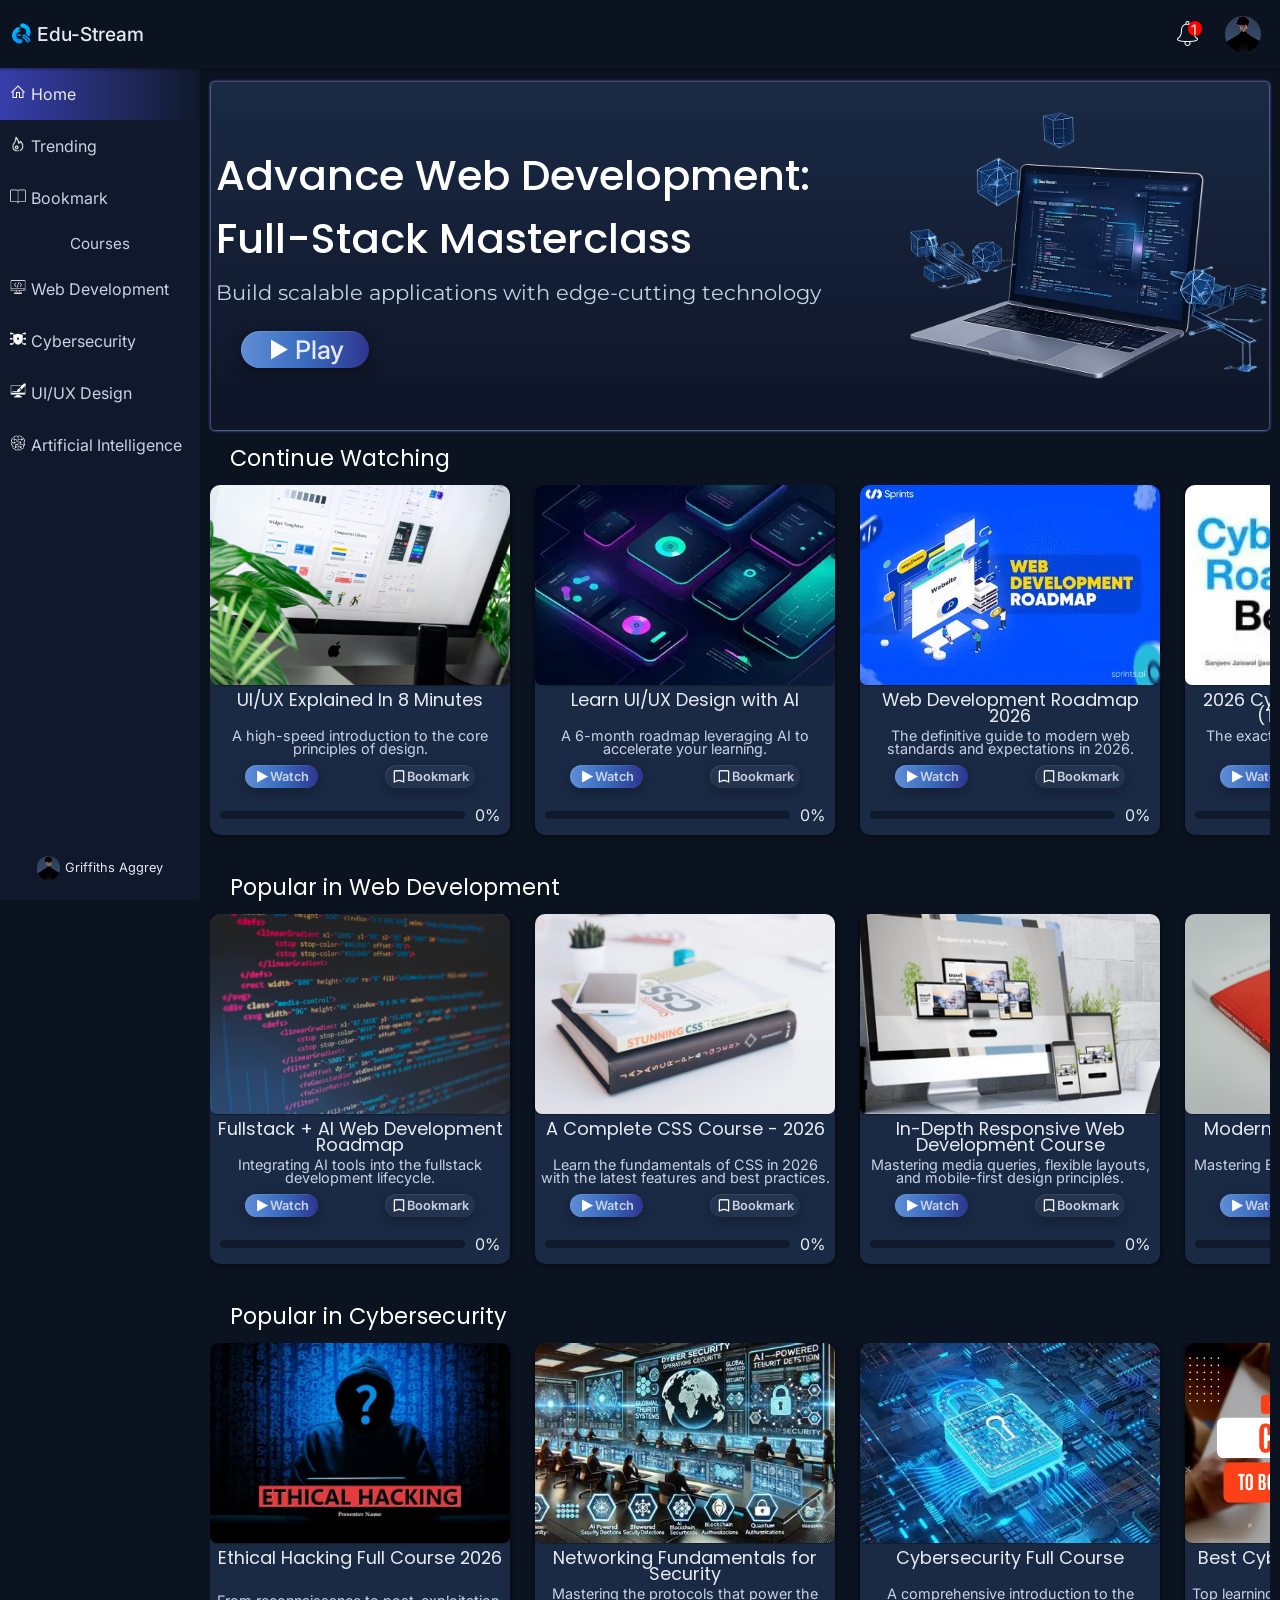
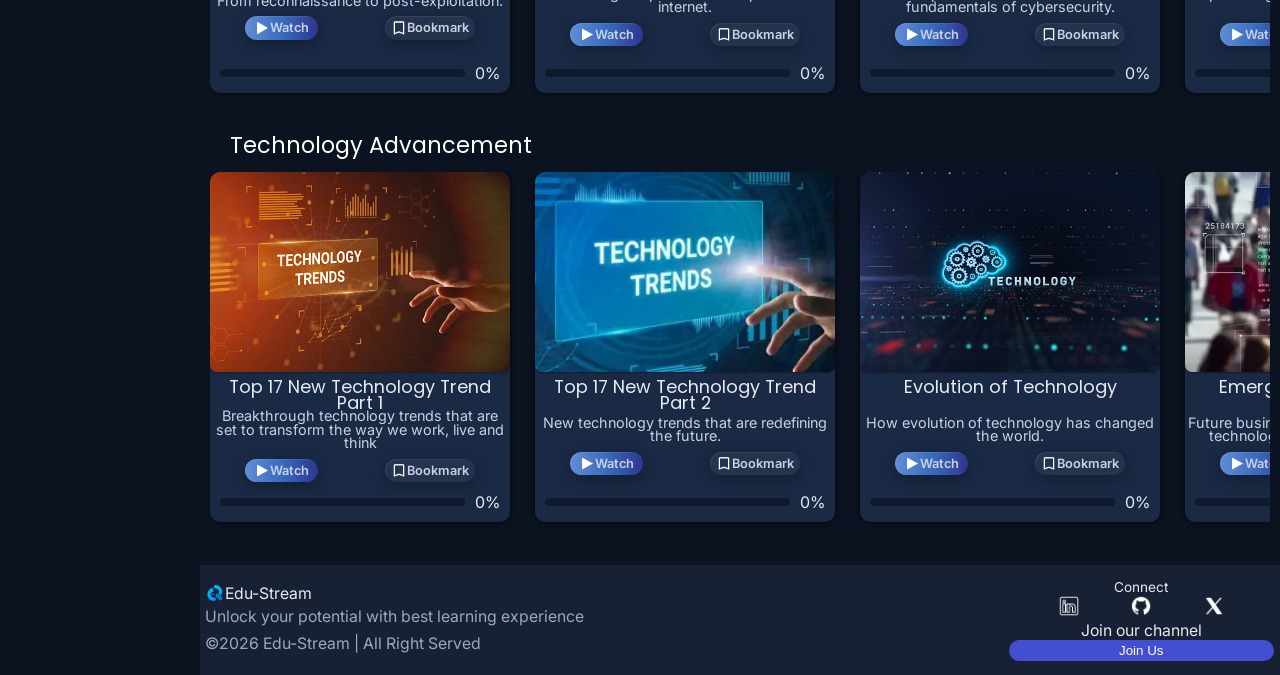
==== index.html @ c8bbb77e "pdf,js,css fix" ====
<!doctype html>
<html lang="en">
  <head>
    <meta charset="UTF-8" />
    <meta name="viewport" content="width=device-width, initial-scale=1.0" />
    <meta
      name="description"
      content="A LMS with curated tutorial on tech stuff"
    />
    
    <link rel="icon" href="image/edu-stream-logo.png" />
    <link rel="stylesheet" href="style/Edu-Stream.css" />

    <link href="https://vjs.zencdn.net/8.10.0/video-js.css" rel="stylesheet" />
    <script src="https://vjs.zencdn.net/8.10.0/video.min.js"></script>
    <script src="library/videojs-youtube.js"></script>



    <title>Edu-Stream</title>
  </head>
  <body>
    <!--header-->
    <header>
      <div class="website-name">
        <img
          class="header-icon"
          src="image/edu-stream-logo.png"
          alt="website-logo"
        />
        <p>Edu-Stream</p>
      </div>

      <div class="right-corner">
        <div class="profile">
          <div class="bell">
            <img
              class="header-icon"
              src="SVG/notification-bell-icon.png"
              alt="notification-bell-icon"
            />
            <div class="notify"></div> 
            <div class="notifyMessage">Bookmark your favorite courses.</div>
          </div>
          <img
            class="profile-icon"
            src="image/profile-image.jpg"
            alt="profile image"
          />
        </div>

        <div class="burger">
          <div class="line1"></div>
          <div class="line2 shortWidth"></div>
          <div class="line3"></div>
        </div>
      </div>
    </header>

    <!--Sidde bar-->
    <div class="sidebar">
      <a href="#">
        <div class="sidebar-nav active">
          <div class="sidebar-Icon">
            <img src="SVG/home-icon.png" alt="home-icon" />
          </div>
          <div class="sidebar-name">Home</div>
        </div>
      </a>

      <a href="Trending-page.html">
        <div class="sidebar-nav">
          <div class="sidebar-Icon">
            <img src="SVG/trending-icon.png" alt="trending-icon" />
          </div>
          <div class="sidebar-name">Trending</div>
        </div>
      </a>

      <a href="Bookmark-page.html">
        <div class="sidebar-nav">
          <div class="sidebar-Icon">
            <img src="SVG/bookmark-icon.png" alt="bookmark-icon" />
          </div>
          <div class="sidebar-name">Bookmark</div>
        </div>
      </a>

      <div class="sidebar-title">Courses</div>

      <a href="Webdev-page.html">
        <div class="sidebar-nav">
          <div class="sidebar-Icon">
            <img
              src="SVG/web-development-icon.png"
              alt="web-development-icon"
            />
          </div>
          <div class="sidebar-name">Web Development</div>
        </div>
      </a>

      <a href="Cybersecurity-page.html">
        <div class="sidebar-nav">
          <div class="sidebar-Icon">
            <img src="SVG/cyber-security-icon.png" alt="cyber-security-icon" />
          </div>
          <div class="sidebar-name">Cybersecurity</div>
        </div>
      </a>

      <a href="Ui-ux-page.html">
        <div class="sidebar-nav">
          <div class="sidebar-Icon">
            <img src="SVG/ui-ux-design-icon.png" alt="ui-ux-design-icon" />
          </div>
          <div class="sidebar-name">UI/UX Design</div>
        </div>
      </a>

      <a href="AI-page.html">
        <div class="sidebar-nav">
          <div class="sidebar-Icon">
            <img src="SVG/AI-icon.png" alt="AI-icon" />
          </div>
          <div class="sidebar-name">Artificial Intelligence</div>
        </div>
      </a>

      <div class="sidebar-profile">
        <img src="image/profile-image.jpg" alt="profile-image" />
        Griffiths Aggrey
      </div>
    </div>

    <main>
<!--hero section-->
      <div class="heroSection">
        <div class="heroLeftSide">
          <div class="leftSide-items">
            <p class="hero-title">
              advance web development:
              <span style="white-space: nowrap">Full-Stack</span> masterclass
            </p>
            <p class="hero-subtitle">
              Build scalable applications with edge-cutting technology
            </p>
            <div class="hero-buttons">
              <div class="hero-btn1">
                <img src="SVG/play-icon.png" alt="play-icon" />Play
              </div>
            </div>
          </div>
        </div>

        <div class="heroRightSide">
          <img src="assets/thumbnails/codingLaptop_H.png" alt="" />
        </div>
      </div>
<!--continue section-->
      <div class="cardSection">
        <div class="sectionTitle">Continue Watching</div>
        <div class="cardsWrapper continue-sec">
         

        </div>
      </div>
<!--Popular in web dev section-->
      <div class="cardSection">
        <div class="sectionTitle">Popular in Web Development</div>
        <div class="cardsWrapper webdev-sec">
          
        </div>
      </div>
<!--Popular in Cybersecurity-->
      <div class="cardSection">
        <div class="sectionTitle">Popular in Cybersecurity</div>
        <div class="cardsWrapper cybersecurity-sec">

        </div>
      </div>
<!--Tech advancement sec-->
      <div class="cardSection">
        <div class="sectionTitle">Technology Advancement</div>
        <div class="cardsWrapper techadvancement-sec">
            <div class="card">
            <div class="cardUpper">
              <div class="thumbnailContainer">
                <img
                  src="assets/thumbnails/thumbnail-card.jpeg"
                  alt="thumbnail-card"
                />
              </div>
              <div title="learn and master web ddev hhvvhvhjdhjhjgh" class="cardTitle">Learn React masterclass</div>
            </div>

            <div class="cardMiddle">
              <div class="cardDescription">
                React is a javascript framework that ease your work.
              </div>
              <div class="cardButtons">
                <div class="cardBtn1">
                  <img src="SVG/play-icon.png" alt="play-icon" />
                  <p>Watch</p>
                </div>
                <div class="cardBtn2">
                  <img
                    src="SVG/bookmark-outline-icon.png"
                    alt="bookmark-outline-icon"
                  />
                  <p>Bookmark</p>
                </div>
              </div>
            </div>

            <div class="cardBottom">
              <div class="progressBar">
                <div class="progress"></div>
              </div>
              <div class="progressPercentage">50%</div>
            </div>
          </div>

            <div class="card">
            <div class="cardUpper">
              <div class="thumbnailContainer">
                <img
                  src="assets/thumbnails/thumbnail-card.jpeg"
                  alt="thumbnail-card"
                />
              </div>
              <div title="learn and master web ddev hhvvhvhjdhjhjgh" class="cardTitle">Learn React masterclass</div>
            </div>

            <div class="cardMiddle">
              <div class="cardDescription">
                React is a javascript framework that ease your work.
              </div>
              <div class="cardButtons">
                <div class="cardBtn1">
                  <img src="SVG/play-icon.png" alt="play-icon" />
                  <p>Watch</p>
                </div>
                <div class="cardBtn2">
                  <img
                    src="SVG/bookmark-outline-icon.png"
                    alt="bookmark-outline-icon"
                  />
                  <p>Bookmark</p>
                </div>
              </div>
            </div>

            <div class="cardBottom">
              <div class="progressBar">
                <div class="progress"></div>
              </div>
              <div class="progressPercentage">50%</div>
            </div>
          </div>
        </div>
      </div>


     

    <div id="videoModal" class="modal-overlay">
        <div class="modal-content">
            <div class="close-modal" onclick="closeModal()">
                <img src="SVG/close-icon.png" alt="close-icon" /> </div>

            <div class="video-container">
                <video 
                    id="edu-stream-player" 
                    class="video-js vjs-big-play-centered vjs-theme-city" 
                    controls 
                    preload="auto"
                >
                    <p class="vjs-no-js">
                        To view this video please enable JavaScript, and consider upgrading to a web browser that supports HTML5 video.
                    </p>
                </video>
            </div>
        </div>
    </div>


    </main>

    <footer>

      <div class="left">
        <div class="footer-logo">
          <img src="image/edu-stream-logo.png" alt="edu-stream-logo">
          <div class="edu">Edu-Stream</div>
        </div>
        <div class="logo-text1">Unlock your potential with best learning experience</div>
        <div class="logo-text2">&copy;2026 Edu-Stream | All Right Served</div>
      </div>

      <div class="right">
        <div class="rightTitle">Connect</div>
        <div class="footerIcons">
          <a href=""><img src="SVG/linkedin-icon.png" alt="linkedin-icon"></a>
          <a href=""><img src="SVG/github-icon.png" alt="github-icon"></a>
          <a href=""><img src="SVG/x-icon.png" alt="x-icon"></a>
        </div>
        <div class="joinUs">
          <div class="joinTitle">Join our channel</div>
          <div class="joininputs">
            <a href="https://whatsapp.com/channel/0029Vb7LsOj8kyyFgAiAuR1O"><button>Join Us</button></a>
          </div>
        </div>
      </div>
    </footer>

    <script type="module" src="script/Edu-Stream.js"></script>
    <script src="script/render.js"></script>
  </body>
</html>
---- style/Edu-Stream.css ----
@import url('https://fonts.googleapis.com/css2?family=Inter:ital,opsz,wght@0,14..32,100..900;1,14..32,100..900&family=JetBrains+Mono:ital,wght@0,100..800;1,100..800&family=Montserrat:ital,wght@0,100..900;1,100..900&family=Poppins:ital,wght@0,100;0,200;0,300;0,400;0,500;0,600;0,700;0,800;0,900;1,100;1,200;1,300;1,400;1,500;1,600;1,700;1,800;1,900&display=swap');


*{
  margin: 0;
  padding: 0;
  box-sizing: border-box;
}

:root{
  --main-bg:#0b1220;
  --sidebar-bg:#10192b;
  --elevatedPanel-bg:#1a2a45;
  --primary-main:#5b6cff;
  --primary-hover:#434fd0;
  --dark-accent:#383fad;
  --deep-accent:#2e358f;
  --progress-bar-bg:#3c82f6;
  --progress-bar:#3474db;
  --active-highlight:#2c63bd;
  --main-text-headings:#fff;
  --primary-body-text:#e6eaf2;
  --secondary-body-text:#c9d1e3;
  --muted-text:#9ca8c3;
  --inner-card-shadow:#1f2a48;
  --her0-gradient:#222e52;
  --shadow-cl:#00000044;
  --footer-cl:rgba(30,41,59,0.7)/* #284d881f */;
  --transition: .2s ease-in-out;
  --titles-font-size:clamp(1.2rem, 2vw + 1rem, 4.5rem);
  --section-title-font-size:clamp(0.99rem , 0.89vw + 0.89rem, 1.4rem);
  --description-font-size:clamp();
  --popins-font:"Poppins", sans-serif;
  --inter-font:"Inter", sans-serif;
  --jetbrains-font:"JetBrains Mono", monospace;
  --montserrat-font:"Montserrat", sans-serif;
}

body{
      background-color: var(--main-bg);
      color: var(--primary-body-text);
      display: flex;
     flex-direction: column;
     min-height: 100vh;
     font-family: var(--inter-font) , sans-serif;
}

.html{
  background-color: var(--main-bg);
}

/*header section*/

.header-icon{
  width: 25px;
}

.profile{
   display: flex;
  align-items: center;
  gap: 25px;
  margin-right: 10px;
}
.bell{ 
  position: relative; 
  display: flex;
  align-items: center;
  cursor: pointer;
}
.notify{
  position: absolute;
  top: 0;
  right: -2px;
  font-size: 0.9rem;
  width: 14.5px;
  height: 14.5px;
  color:#fff;
  padding:0 3px;
  border-radius: 50%;
  background-color: #f00;
  transition: var(--transition);
  display: none
}

.notify:hover{
  color: red;
  background-color: var(--main-text-headings);
}

.profile-icon{
  width: 36px;
  border-radius: 50%;
  cursor: pointer;
}

.burger div{
  width: 21.5px;
  height: 2.5px;
  background-color: var(--primary-hover);
  margin: 4.5px;
}

.burger .shortWidth{
  width: 17.5px;
  justify-self: right;
}

header{
  height: 7.5vh;
 padding:0 9px; 
box-shadow: 0 1.5px 2px var(--shadow-cl);
 display: flex;
 justify-content: space-between;
 align-items: center;
 position: sticky;
 top: 0;
 right: 0;
 left: 0;
  background-color: var(--main-bg);
  z-index: 1000;
}

.right-corner{
  width: fit-content;
  display: flex;
  align-items: center;
}

.website-name{
  display: flex;
  gap:2.8px;
  align-items: center;
}

.website-name p{
  font-size: 1.2rem;
  font-weight: 500;
}
.burger{
  cursor: pointer;
  display: none;
}

.burger div{
  transition: transform .15s ease;
}

.animateBurger .line1{
  transform: rotate(45deg) translate(7px,7px);
}
.animateBurger .line2{
  opacity: 0;
}
.animateBurger .line3{
  transform: rotate(-45deg) translate(2.5px,-4px);
}

/*side bar*/

.sidebar{
  position: fixed;
  top: 7.55vh;
  height: 92.4vh;
  width: 200px;
  background-color: var(--sidebar-bg);
  border-bottom-right-radius: 3.5px;
  border-top-right-radius: 3.5px;
  display: flex;
  flex-direction: column;
  overflow: hidden;
  transition:all .2s ease-in-out;
  z-index: 999;
}

.sidebar-title{
  text-align: center;
  margin: 10px 0;
  font-size: 0.95rem;
  color: var(--secondary-body-text);
}

.sidebar-nav:hover{
   background:linear-gradient(to right,var(--sidebar-bg),var(--dark-accent));;
  width: 100%;
  padding-left: 35px;
}

.sidebar-nav{
  display: flex;
  align-items: center;
  column-gap: 5px;
  padding: 1rem 1px;
  padding-left: 10px;
  color: var(--secondary-body-text);
  transition: var(--transition); 
}

.active{
  background:linear-gradient(to left,var(--sidebar-bg),var(--dark-accent));;
  color: var(--primary-body-text);
}

.sidebar-Icon img{
  width: 15.5px;
}
.sidebar a{
  text-decoration: none;
}

.sidebar-profile{
  display: flex;
  align-items: center;
  justify-content: center;
  gap: 5px;
  position: absolute;
  bottom: 20px;
  width: 100%;
  font-size: 0.8rem;
  color: var(--primary-body-text);
}

.sidebar-profile img{
  width: 23.5px;
  border-radius: 50%;
}


/*main section*/
main{
  margin:1.5vh 10px 8px 210px ;
  flex: 1;
}

/*responsive sidebar*/

@media (max-width:650px){

  .profile-icon{
    display: none;
  }

  .burger{
    display: block;
  }

  .sidebar{
    transform: translate(-100%);
  }

  .sidebar-nav{
    opacity: 0;
    transform: translateX(-30px);
    transition: transform .4s ease , opacity .4s ease;
  }

  .sidebar-nav-trans {
    transition:all .2s ease ;
  }

 .revertSidebar .sidebar-nav{
  opacity: 1;
  transform: translateX(0);
 }

  .revertSidebar{
    transform: translate(0%);
    opacity: 1;
  }

  main{
    margin:1.5vh 5px 10px 5px;
  }
}


/*hero secion*/

.heroRightSide{
  flex: 1;
}

.heroRightSide img{
  width: 400px;
}


.leftSide-items{
  height: 189px;
  display: flex;
  flex-direction: column;
  justify-content: center;
}

.hero-title{
  text-transform: capitalize;
  font-size: var(--titles-font-size)/* clamp(1rem, 2vw + 0.4rem, 3rem) */;
  margin-bottom: 6px;
  color: var(--main-text-headings);
  font-family: var(--popins-font);
  font-weight: 500;
}

.hero-subtitle{
  font-size: clamp(0.5rem, 1vw + 0.6rem,1.3rem);
  margin: 4px 0 10px 0;
  font-family: var(--montserrat-font);
  color: var(--secondary-body-text);
}

.hero-buttons{
  margin-top: calc(0.6rem + 0.5vw);
  margin-left: 25px;
}

.hero-buttons img{
  width: 25px;
}

.hero-btn1{
  font-size: clamp(0.5rem, 1vw + 0.8rem , 2rem);
  font-weight: 500;
  padding: 0.2rem 0.4rem;
  cursor: pointer;
  transition: all .2s ease;
  color: var(--primary-body-text);
   width: clamp(2rem , 1vw + 7.5rem , 8rem);
   display: flex;
   align-items: center;
   gap: 4px;
   justify-content: center;
   border-radius: 50px;
  background: rgba(255, 255, 255, 0.046);
  box-shadow: 0 4px 15px rgba(0, 0, 0, 0.386), inset 1px 1px rgba(255, 255, 255, 0.112) ;
  background: linear-gradient(to right,#608dd7,#396cbe,#2e358f);
}

@media(max-width:930px) and (min-width:650px){

  .hero-title{
    margin-bottom: 0;
    line-height: 37px;
  }

  .hero-subtitle{
    margin:2px 0 8px 0 ;
  }

  .hero-btn1{
    padding: 0.25rem 0.3rem;
    font-size: clamp(0.5rem, 0.8vw + 0.6rem , 1.7rem);
  }

  .hero-buttons{
  margin-top: calc(0.3rem + 0.23vw);
  margin-left: 21px;
}
   
}

.hero-btn1:hover{
  background: linear-gradient(to right,#5782c6,#3564b0,#2a2f81);
  transform: scale(1.2);
}/* */

.heroSection{
  position: relative;
  height: 350px;
  padding-left: 5px;
  display: flex;
  align-items: center;
  justify-content: space-between;
  border: 1px solid #ffffff3b;
  border-radius: 5px;
  overflow: hidden;
  box-shadow: 0 0 2.3px var(--primary-main);
  animation: fadein 1s ;
   background: linear-gradient(180deg, var(--elevatedPanel-bg) 0%, #0f1629 90%);
}

@keyframes fadein{
  0%{
    opacity:0;
    transform: scale(0.8);
  }45%{
     opacity: 0.5;
  }
  100%{
    opacity: 1;
    transform:scale(1) ;
  }
}


@media (max-width:700px){
  .heroRightSide img{
    width: 250px;
  }
}

/*cards section*/

.sectionTitle{
  font-size: var(--section-title-font-size);
  font-family: var(--popins-font);
  color: var(--main-text-headings);
  margin-left: 20px;
  margin-bottom: 10px;
}

.cardSection{
 margin: 10px 0; 
}

.card{
  box-shadow: 0 0 5px #000000c1;
  background-color: var(--elevatedPanel-bg);
  overflow: hidden;
  flex: 0 0 300px ;
  border-radius: 10px;
  margin-right: 25px;
  scroll-snap-align: center;
  display: grid;
  grid-template-rows: 240px 70px 40px ;
  height: 350px;
  cursor: pointer;
  transition: all .1s ease;
 animation:pop-in-out , scaleUp 0.2s ease forwards;

}

@keyframes scaleUp{
  0%{
    transform: scale(0.8);
  }
  100%{
    transform: scale(1);
  }
} 


@keyframes pop-in-out{
  0%{
    /* transform: scale(0.8); */
    opacity: 0;
  }
  100%{
    /* transform: scale(1); */
    opacity: 1;
  }
}

.cardUpper{
  display: flex;
  flex-direction: column;
  width: 100%;
  gap: 4px;
}

.thumbnailContainer{
  overflow: hidden;
  border-radius:7px;
  height: 200px;
  box-shadow: 0 1px 1.2px #00000058;
  margin-bottom: 3px;
}

.thumbnailContainer img{
  width: 100%;
  height: 100%;
  object-fit: cover;
  transition: all 1s;
}

.card:hover .thumbnailContainer img{
  transform: scale(1.2);
}

.cardTitle{
  font-size: calc(0.58vw + 0.65rem);
  font-family: var(--popins-font);
  text-align: center;
  color: var(--primary-body-text);
  line-height: 15.8px;
  margin: 0 5px;
}

@media(max-width:650px){
  .cardTitle{
    font-size: 1.1rem;
  }

  .cardDescription{
    font-size:0.79rem ;
    text-align: left;
  }
  .card{
    margin-right: 10px;
  margin-left: 10px;
  flex: 0 0 82%;
  }

  .cardsWrapper{
     scroll-snap-type: x mandatory;
  }
}

.cardMiddle{
  margin: 2px 1.5px;
  display: flex;
  flex-direction: column;
  gap:4px;
  margin-bottom: 5px;
  justify-content: center;
}

.cardDescription{
  color: var(--secondary-body-text);
  text-align: center;
  line-height: 13.5px;
  margin-bottom: 5px;
  font-size: clamp(0.6rem , 0.5vw + 0.5rem , 1rem);
  
}

.cardButtons{
  display: flex;
  color: var(--secondary-body-text);
  justify-content: space-around;
}

.cardBtn1 img , .cardBtn2 img{
  width: 15.5px;
}

.cardBtn1 , .cardBtn2{
  display: flex;
  font-size: 0.8rem;
  font-weight: 600;
  border-radius: 10px;
  padding: 4px 9px;
  align-items: center;
  border-radius: 50px;
  background: rgba(255, 255, 255, 0.046);
  box-shadow: 0 4px 15px rgba(0, 0, 0, 0.3), inset 1px 1px rgba(255, 255, 255, 0.073) ;
  cursor: pointer;
  transition: all .2s ease;
}

@media(max-width:650px){
  .cardBtn1,.cardBtn2{
    padding: 6px 11px;
  }
}

.cardBtn1{
  background: linear-gradient(to right,#608dd7,#396cbe,#2e358f);
}

.cardBtn1:hover{
  transform: scale(1.15);
  box-shadow: 0;
}

.cardBtn2{
  width: 90px;
  display: flex;
  justify-content: center;
}

.cardBtn2:hover{
  background-color: rgba(255, 255, 255, 0.208);
}


.cardBottom{
  display: flex;
  justify-content: space-between;
  align-items: center;
  width: 100%;
  padding: 2px 10px;
  gap: 10px;
}

.progressBar{
  width: 100%;
  height: 8px;
  background-color: #0b1220a3;
  border-radius: 10px;
  overflow: hidden;
}

.progress{
  width: 50%;
  border-radius: 10px;
  height: inherit;
  background: linear-gradient(to right,#608dd7,#396cbe,#2e358f);
}

.cardsWrapper{
  margin: 5px 0;
  display: flex;
  overflow: auto;
  scrollbar-width: none;
  margin-top: 5px;
  height: 375px;
}

.cardsWrapper::-webkit-scrollbar{
  display: none;
}

/********
    FOOTER SECTION
*********/
footer{
  margin-left:200.3px ;
  background-color:/* #0f111a */ var(--footer-cl);
  display: grid;
  grid-template-columns: 3fr 1fr;
  padding: 14px 5px;
  font-size: clamp(0.5rem , 0.55vw + 0.55rem , 1.2rem);
}

.left{
  display: grid;
  grid-template-columns: auto repeat(auto-fit, minmax(200px, 1fr));
}
.footer-logo{
  display: flex;
  align-items: center;
}
.footer-logo img{
  width: 20px;
}

.logo-text1,.logo-text2{
  color: var(--muted-text);
  font-size: var(--description-font-size);
}

.rightTitle{
  text-align: center;
  font-size: 0.85rem;
}

.footerIcons{
  display: flex;
  justify-content: space-evenly;
}

.footerIcons img{
 width: clamp(1.4rem , 0.8vw + 0.75rem , 3.5rem);
}

.joinUs{
  padding: 0 1px;
  text-align: center;
}
.joininputs button{
  width: 100%;
  padding: 3px 1px ;
  border-radius: 20px;
  background-color:var(--primary-hover);
  color: #fff;
  border: none;
  cursor: pointer;
}

@media (max-width:650px){
  footer{
    margin-left: 0;
  }
  
}

/***********
  TRENDING PAGE
********/

.trendingHero-title{
  text-transform: uppercase;
  margin-left: 10px;
  font-family: var(--popins-font);
  font-size: clamp(1.1rem , 1.2rem + 0.8vw, 1.7rem);
  margin-bottom: 10px;
}

.trending-hero1,.trending-hero2,.trending-hero3{
  background-image: url("../assets/thumbnails/color-bg3.jpeg");
  background-repeat: no-repeat;
  background-size: cover;
  background-position: right;
  border-radius: 15px;
  position: relative;
  padding: 5px;
  text-align: center;
  
}

.trending-hero3{
   background-position: top;
}

.trending-hero1{
   background-position: bottom;
}

.watched-top{
  display: flex;
  justify-content: center;
  align-items: center;
  color: var(--main-text-headings);
  font-family: var(--popins-font);
 font-size: calc(0.8rem + 0.8vw);
}

.watched-top span{
  width: 30px;
}

.watched-middle{
  font-family: Inter;
  font-size: clamp(1rem , 0.43rem + 1vw, 1.35rem);
}

.watched-bottom{
  font-family: Jetbrains Mono;
}

.watched-bottom span{
  color: #edededbd;
  font-size: calc(0.1 + 0.25vw);

}

.most-trending-title{
  margin-left: 10px;
  font-size: calc(0.8rem + 0.5vw);
  text-transform: uppercase;
  margin-top: 10px;
}
.most-trending-title span{
  color: #a6a6a6;
}

.trending-hero-wrapper{
  display: grid;
  grid-template-columns: repeat(auto-fit , minmax(270px , 1fr));
  gap: 20px;
  margin-bottom: 25px;
}

.most-trending{
  margin: 10px 0;
}

.most-trending-wrap{
  display: grid;
  grid-template-columns: repeat(auto-fit, minmax(360px,1fr));
  gap: 25px;
  margin: 18px 0;
}

@media(max-width:650px){
  .most-trending-wrap{
    gap: 21px;
  }
    
}

.week-activity{
  background-color: var(--elevatedPanel-bg);
  border-radius: 10px;
  padding: 10px;
}

.most-trending-course{
  background-color: var(--elevatedPanel-bg);
  border-radius: 10px;
  overflow: hidden;
  background: url('../assets/thumbnails/color-bg3.jpeg');
}

.most-trending-top{
  height: 150px;
  display: flex;
  gap: 30px;
  padding: 1rem;
  border-bottom-left-radius:10px;
  border-bottom-right-radius:10px;
  background: url('../assets/thumbnails/et.jpg');
  
}

.number1{
  font-size: 3rem;
  font-weight: 600;
  background: linear-gradient(to bottom, #f1d49c 20%, #fdf0f5 80%);
  filter :drop-shadow(0 0 5px rgba(255,165,0,0.3));
  background-clip:text;
  -webkit-background-clip: text;
  -webkit-text-fill-color: transparent;
}
.number{
  display: flex;
  flex-direction: column;
  gap: 10px;
}

.most-trending-number-title{
  font-size: clamp(1rem , 1vw + 1.7rem, 2.3rem);
  margin-top: 10px;
  font-weight: 600;
}
.most-trending-learners{
  font-size:clamp(1rem , 0.7vw + 0.6rem , 1rem);
}

.most-trending-learners span{
  color: var(--secondary-body-text);
}

.most-trending-rating{
  font-size:clamp(1rem , 0.7vw + 0.6rem , 1rem);
  color: var(--secondary-body-text);
}

.most-trending-bottom{
  padding: 1rem;
  display: flex;
  justify-content: space-between;
  align-items: center;
}

.most-trending-bottom ::marker{
  color: var(--primary-main);
  content: "✓";
  font-size: 1.2rem;
}

.most-trending-bottom-title{
  font-weight: 500;
  color: var(--main-text-headings);
  font-size: clamp(1rem , 0.6vw + 1rem , 1.2rem);
}

.most-trending-bottom ul{
  color: var(--primary-body-text);
}

.most-trending-bottom-right{
  margin-right: 1rem;
}
.most-trending-bottom-right button{
  padding:0.5rem 0.4rem;
  border: none;
  border-radius: 5px;
  background-color: var(--primary-hover);
  color: var(--main-text-headings);
}

/*========
    web dev page
==========*/
.section-hero{
 /*  background-color: var(--elevatedPanel-bg); */
 background: url('../assets/thumbnails/color-bg3.jpeg');
  display: flex;
  flex-direction: column;
  gap: 15px;
  padding: 0.5rem;
  border-radius: 5px;
}

.section-hero-title{
  font-size:clamp(1.5rem , 1vw + 1rem , 2.3rem);
  color: var(--main-text-headings);
}

.section-hero-subtitle{
  color: var(--secondary-body-text);
}
.section-hero-grid{
  display: flex;
  gap: 20px;
  margin-top: 20px;
}

.section-hero-grid-card{
  width: 140px;
  text-align: center;
  background-color: rgba(72, 126, 193, 0.279);
  backdrop-filter: blur(10px);
  border-radius: 8px;
  height: 60px;
  display: grid;
  place-content: center;
  box-shadow: inset 0 0 2px  ;
}
.g1{
  color: var(--main-text-headings);
  font-weight: 500;
}

.g2{
  color: var(--secondary-body-text);
  font-size: 0.85rem;
}

.popular-path{
  margin: 20px 0;
}

.popular-path-title{
  color: var(--main-text-headings);
  font-size: 1.3rem;
  margin-bottom: 8px;
}

.popular-path-grid{
display: grid;
gap: 12px;
grid-template-columns: repeat(auto-fill, minmax(280px, 1fr));
}

@media (max-width:650px){
  .popular-path-grid{
    margin:0 7px;
    gap: 25px;
  }
}

.learning-path-card{
height: 175px;
background-color: var(--elevatedPanel-bg);
border-radius: 8px;
box-shadow:0 0 4px #00000069 ;
overflow: hidden;
}

.pt{
  display: flex;
align-items: center;

}

.pt1{
  background: url('../assets/thumbnails/ftend.webp');
}

.pt2{
background: url('../assets/thumbnails/bktend.png');
}

.path-bottom{
  width: 100%;
  display: flex;
  flex-direction: column;
  gap: 5px;
  align-items: center;
}
.path-bottom-title{
  color: var(--main-text-headings);
  font-weight: 900;
  font-size: 1.5rem;
  text-align: center;
}
.path-bottom-path{
  color:var(--secondary-body-text);
  font-size: 0.99rem;
  font-weight: 900;
  backdrop-filter: blur(60px);
  background-color: rgba(15, 14, 14, 0.37);
}
.path-bottom-button{
  width: 100%;
  margin-top: 5px;
  display:grid;
  place-content: center;
}

.path-bottom-button div{
  background-color: rgba(51, 134, 155, 0.566);
  box-shadow:0 0 3px #000000b3,inset 0 -4px 4px rgba(255, 255, 255, 0.411);
  padding: 0.4rem 0.7rem;
  border-radius: 8px;
  font-weight: 900;
  cursor: pointer;
  transition: all .2s ;
}

.path-bottom-button div:hover{
  transform: scale(1.15);
  filter: brightness(1.3);
}

.path-progress{
  padding: 0.25rem;
  box-shadow: inset 0 -3px 5px rgba(255, 255, 255, 0.094);
}

.progress-path-title{
  font-size: 0.89;
  font-weight: 500;
  margin-bottom: 14px;
  margin-top: 5px;
}

.progressW{
  display: flex;
  align-items: center;
  gap: 4px;
  color: var(--secondary-body-text);
 
}

.progressW p{
width: 65px;
font-size: 0.78rem;
 margin: 0.45rem 0;
}
.progressW-cont{
  flex: 1;
  background-color: #193557;
  box-shadow: inset 0 0 2px #3d5d86 ;
height: 7px;
border-radius: 10px;
}

.htmlprogress, .cssprogress, .jsprogress,.reactprogress{
  width: 90%;
  height: inherit;
  background: linear-gradient(to left, orange , #f0debd);
  border-radius: inherit;
  cursor: pointer;
}
.cssprogress{
  width: 50%;
  background: linear-gradient(to left, #00d9ff , #b3dde4);
}
.jsprogress{
  width: 60%;
  background: linear-gradient(to left, #ffff00 , #e6e6af);
}
.reactprogress{
  width: 40%;
  background: linear-gradient(to left, #ec4bef , #f4c6f4);
}

.cssprogress:hover, .jsprogress:hover, .reactprogress:hover, .htmlprogress:hover{
  filter: brightness(1.35);
}
/*AI section*/

.secProgress{
  background-color: var(--elevatedPanel-bg);
  border-radius: 10px;
}

.secProgress p{
  width:60px;
  margin: 1.2rem 0;
}

.secWrapper{
  display: grid;
  grid-template-columns: repeat(auto-fit, minmax(270px, 1fr));
  gap: 20px;
}

/*Cyber page*/

.cyberPath1{
  background: url('../assets/thumbnails/hack.jpg');
}
.cyberPath2{
  background:url('../assets/thumbnails/security.webp') ;
}

/*-------------
  modal section and video-js section
--------------*/


.modal-overlay {
    display: none; 
    position: fixed;
    top: 0;
    left: 0;
    width: 100%;
    height: 100%;
    background: rgba(0, 0, 0, 0.85); 
    backdrop-filter: blur(5px);
    z-index: 2000;
    justify-content: center;
    align-items: center;
}


.modal-content {
    position: relative;
    width: 90%;
    max-width: 900px;
    background: #000;
    border-radius: 12px;
    overflow: hidden;
    box-shadow: 0 0 50px rgba(0, 0, 0, 0.5);
}


.close-modal {
    position: absolute;
    top: 15px;
    right: 15px;
    z-index: 2100;
    cursor: pointer;
    background: rgba(15, 15, 15, 0.616);
    padding: 8px;
    border-radius: 50%;
    transition: 0.3s;
}

.close-modal:hover {
    background: rgba(23, 21, 21, 0.443);
    transform: scale(1.2);
}

.close-modal img {
    width: 20px;
    height: 20px;
    display: block;
}


.video-js {
    width: 100%;
    height: auto !important;
    aspect-ratio: 16 / 9;
}


.vjs-theme-city {
    --vjs-theme-city--primary: var(--primary-hover); 
}


.vjs-big-play-centered .vjs-big-play-button {
    background-color: var(--primary-main);
    border-radius: 50%;
    width: 80px;
    height: 80px;
    line-height: 80px;
    margin-top: -40px;
    margin-left: -40px;
}

.modal-overlay[style*="display: flex"] {
    animation: fadeIn 0.3s ease-out;
}

  @keyframes fadeIn {
    from {
      opacity: 0; 
      transform: scale(1.1); 
    }
    to { 
      opacity: 1; 
      transform: scale(1); 
    }
}

/*
UIUX page
*/

.ui-{
background: url('../assets/thumbnails/ui-.jpg');
background-position: right;
}

.ux-{
background: url('../assets/thumbnails/ux-avif.avif');
background-position: left;
}

/*
BOOKMARK PAGE
*/

.bookmarkHeader {
  display: flex;
  justify-content: space-between;
  align-items: flex-start;
  border-radius: 12px;
  background: linear-gradient(180deg, #141f38 0%, #0f1629 100%);
  padding: 16px;
  border: 1px solid #2e3f65;
  box-shadow: 0 8px 20px rgba(0, 0, 0, 0.25);
  gap: 16px;
}

.bookmarkHeader > div {
  flex: 1;
}

.pageSubtitle {
  font-size: 0.87rem;
  color: var(--primary-main);
  text-transform: uppercase;
  letter-spacing: 0.12em;
  margin-bottom: 8px;
  font-weight: 600;
}

.pageTitle {
  font-size: clamp(1.45rem, 3vw + 0.2rem, 2.1rem);
  color: var(--main-text-headings);
  margin-bottom: 8px;
  font-family: var(--popins-font);
}

.pageDescription {
  color: var(--secondary-body-text);
  max-width: 560px;
  line-height: 1.45;
}

.bookmarkStats {
  display: flex;
  gap: 0.65rem;
  justify-content: flex-end;
  margin-top: 8px;
  flex-wrap: wrap;
}

.statBox {
  background: #1a2a45;
  border: 1px solid #2f4375;
  border-radius: 10px;
  padding: 10px 12px;
  width: 130px;
  min-height: 65px;
  display: flex;
  flex-direction: column;
  justify-content: center;
  gap: 4px;
}

.statLabel {
  color: #9fa9c7;
  font-size: 0.72rem;
  letter-spacing: 0.01rem;
  font-weight: 500;
}

.statValue {
  color: #fff;
  font-weight: 700;
  font-size: 1.2rem;
}

.bookmarkCourses {
  padding: 14px;
  margin-top: 4px;
}

.bookmarkCourses .sectionTitle {
  margin-left: 0;
  margin-bottom: 12px;
  font-size: 1rem;
  letter-spacing: 0.01em;
}

.emptyState {
  display: flex;
  align-items: center;
  background: #0b152d;
  border: 1px dashed #3a4f8e;
  border-radius: 12px;
  padding: 14px;
  gap: 10px;
  color: #d4dcf2;
  margin-bottom: 12px;
}

.emptyState img {
  width: 32px;
}

.emptyState h3 {
  margin: 0;
  font-size: 1rem;
  color: #fff;
}

.emptyState p {
  margin: 4px 0 0;
  color: #9fa7c3;
  font-size: 0.9rem;
}

.hidden {
  display: none !important;
}





.bookmarkCardsWrapper {
  display: grid;
  grid-template-columns: repeat(auto-fill, minmax(320px, 1fr));
  row-gap: 20.5px;
  margin: 10px 0 50px 0;
}

@media (max-width:650px) and (min-width:520px){

  .bookmarkThumbnailContainer img{
    width: 350px;
  }

  .bookmarkCardsWrapper{
    margin: 0 50px;
    gap: 20px;
  }
}

.bookmarkCourses .card {
  background:var(--elevatedPanel-bg) ;
  border-radius: 12px;
  border: 1px solid #2e3f6b;
  box-shadow: 0 8px 16px rgba(0, 0, 0, 0.28);
  padding: 10px;
  display: flex;
  flex-direction: column;
  justify-content: space-between;
  min-height: 210px;
}

.bookmarkCourses .card:hover .bookmarkThumbnailContainer img{
  transform: scale(1.12);
}

.bookmarkCardUpper {
  display: flex;
  flex-direction: column;
  gap: 10px;
  align-items: center;
  margin-bottom: 10px;
}

.bookmarkThumbnailContainer {
  width: 230px;
  height: 160px;
  border-radius: 8px;
  overflow: hidden;
  flex-shrink: 0;
}

.bookmarkThumbnailContainer img {
  width: 100%;
  height: 100%;
  object-fit: cover;
  transition: transform 1s;
}

.bookmarkCardTitle {
  font-size: 0.96rem;
  font-weight: 600;
  color: #fff;
  line-height: 1.2;
  text-align: center;
}

.bookmarkCardDescription {
  color: #c9d1e3;
  font-size: 0.78rem;
  margin-top: 3px;
  text-align: center;
}

.bookmarkCardMiddle {
  margin-top: 5px;
  margin-bottom: 9px;
}

.bookmarkProgressBar {
  width: 100%;
  height: 7px;
  border-radius: 999px;
  background: #172238a3;
  overflow: hidden;
  margin-bottom: 4px;
}

.bookmarkProgress {
  height: 100%;
  background: linear-gradient(to right,#608dd7,#396cbe,#2e358f);;
  border-radius: 999px;
}

.bookmarkCardBottom {
  display: flex;
  justify-content: space-around;
  align-items: center;
  gap: 6px;
}

.bookmarkCardBtn1,
.bookmarkCardBtn2 {
  border: none;
  border-radius: 8px;
  padding: 7px 10px;
  font-size: 0.76rem;
  display: flex;
  align-items: center;
  gap: 4px;
  cursor: pointer;
  font-weight: 600;
  transition: all var(--transition);
}

.bookmarkCardBtn1 {
  background: #203f91;
  color: #fff;
}

.bookmarkCardBtn1:hover {
  background: #344cc6;
}

.bookmarkCardBtn2 {
  background: #1f2d56;
  color: #d7e0ff;
  border: 1px solid #364f93;
}

.bookmarkCardBtn2:hover {
  background: #273e77;
}

.bookmarkCardBottom img{
  width: 18px;
}



@media (max-width: 850px) {
  .bookmarkHeader {
    flex-direction: column;
    gap: 10px;
  }

  
}
.pathModal-overlay{
  position: fixed;
  top: 0;
  bottom: 0;
  right: 0;
  left: 0;
  background-color: #0000007e;
  backdrop-filter: blur(8px);
  z-index: 100000;
  display: flex;
  justify-content: center;
  align-items: center;
  display: none;
}

.pathModal{
  width: 80%;
  background-color: var(--main-bg);
  height: 90%;
  border-radius: 10px;
  box-shadow: 0 0 25px #0000008b;
  padding: 0.5rem;
  color: var(--primary-body-text);
  overflow-y: auto;
  scrollbar-width: thin;
  scrollbar-color: #203355 #111b2c;
  position: relative;
}

.pathModal-Title{
  font-size: clamp(1rem , 1vw + 1.1rem , 1.5rem);
  font-weight: 600;
  letter-spacing: 3.5px;
  position: relative;
  color: var(--primary-main);
  font-family: var(--popins-font) , sans-serif;
  text-transform: uppercase;
}

@media(max-width:650px){
  .pathModal{
      width: 94%;
  }
}

.pathModal-Title::after{
  content: '';
  background: linear-gradient(to right, var(--primary-main), #203355);
  width:clamp(7rem , 1vw + 15rem , 20rem) ;
  height: 5px;
  position: absolute;
  bottom: -5px;
  left: 0;
}

.pathModal-image img:hover{
  transform:scale(1.25);
}

.pathModal-image{
  width: 70%;
  height: fit-content;
  margin: 30px auto;
  overflow: hidden;
  border-radius: 10px;
  box-shadow: 1px 2px 4px #00000036, 0 2px 4px #0000002c;
  cursor: pointer;
  
}

.pathModal-image img{
  width: 100%;
  height: 100%;
  transition: all 1s ease-out;
}



.pathModal-cont{
  width: 90%;
  margin:0 auto;
}
.pathModal-description-Title{
  font-size: clamp(1rem , 1vw + 0.89rem , 1.8rem);
  margin-left: 10px;
  color: var(--primary-main);
}

.pathModal-description{
  color: var(--secondary-body-text);
  margin: 10px 0;
  line-height: 2;
}

.path-Topic{
  font-size: 1.2rem;
  font-weight: 600;
  text-transform:capitalize;
}


.pathRoadmap{
  margin: 16px 0;
  display: grid;
  gap: 13.5px;
  grid-template-columns: repeat(auto-fit , minmax(235px,1fr));
}

.roadmapCard{
  background:linear-gradient(to left, var(--main-bg), var(--elevatedPanel-bg)/* #283be88c  */);
  border-radius: 8px;
  padding: 10px;
  box-shadow:  0 0 4px #0000007e;
  display: grid;
  grid-template-rows: 40px 130px;

}

.roadmapCard-title{
  font-size: 1.1rem;
  font-weight: 600;
  color: var(--primary-body-text);
}

.roadmapCard-description{
  color: var(--secondary-body-text);
  font-size: 0.88rem;
  margin-top: 3px;
  line-height: 1.2;
}

.closePath-modal{
  position: fixed;
  top: 25px;
  right: 13.5px;
  z-index: 10000;
}
.closePath-modal img{
  cursor: pointer;
  width: 20px;
}

.closePath-modal img:hover{
  transform: scale(1.25);
}

.pathModal-overlay[style*="display: flex"] {
    animation: fadeIn 0.3s ease-out;
}

.secProjects{
  margin: 5rem 0;
  /* background-color: red; */
}

.secProjectsTitle{
  font-size: var(--section-title-font-size);
  font-family: var(--montserrat-font);
  color: var(--main-text-headings);
  margin: 15px 0 ;
}

.projectsCard{
  background-color:#2f579c29;
  backdrop-filter: blur(50px);
  padding: .7rem;
  height: 142px;
  display: grid;
  grid-template-rows: 20px 65px 47px;
  border-radius: 10px;
  box-shadow: 0 2px 8px #00000084, inset 0 1.5px 3px rgba(255, 255, 255, 0.123);
  border: 1px solid var(--active-highlight);
}

.projectsTitle{
  font-size: calc(0.7vw + 0.6rem);
  color: var(--primary-body-text);
  text-align: center;
}

.projectsDescription{
  font-size: calc(0.4vw + 0.55rem);
  color: var(--secondary-body-text);
  text-align: center;
  display: flex;
  align-items: center;
  justify-content: center;
}

.projectButtons{
  width: 100%;
  display: flex;
  justify-content: space-around;
}

.download, .preview{
    border: none;
    outline: none;
    background-color:var(--dark-accent);
    backdrop-filter: blur(20px);
    color: var(--secondary-body-text);
    padding: 4.5px 8px;
    border-radius: 5px;
    box-shadow: 0 0 4px #0000006c, inset 1px 2px rgba(255, 255, 255, 0.304);
    font-size: 0.80rem;
    cursor: pointer;
    transition:box-shadow 1s;
}

.download{
  background-color:rgba(255, 0, 0, 0.626);
}

.download:hover,.preview:hover{
  transform: translateY(-2px);
  box-shadow: inset 0 -1px 2px rgba(255, 255, 255, 0.304);
  background-color: var(--deep-accent);

}

.download:hover{
  background-color:rgba(234, 19, 19, 0.626);
}

.secProjectswrapper{
  display: grid;
  grid-template-columns: repeat(auto-fit, minmax(250px, 1fr));
  gap: 15px;
}

@media (max-width:750px){
  .secProjectswrapper{
    margin: 0 10px;
  }
}

/*notify*/

.notifyMessage{
  position: absolute;
  width: 100px;
  right: 17px;
  top: 23px;
  text-align: center;
  background-color: #fff;
  border-radius: 10px;
  font-size: 0.9rem;
  color: #000;
  box-shadow: 0 0 4px ;
  z-index: 10;
  opacity: 0;
  max-height:0 ;
  transition: all .85s ;
  overflow: hidden;
  border-top-right-radius: 0;
}

.toggleMessage{
   opacity:1;
   max-height:80px;
}
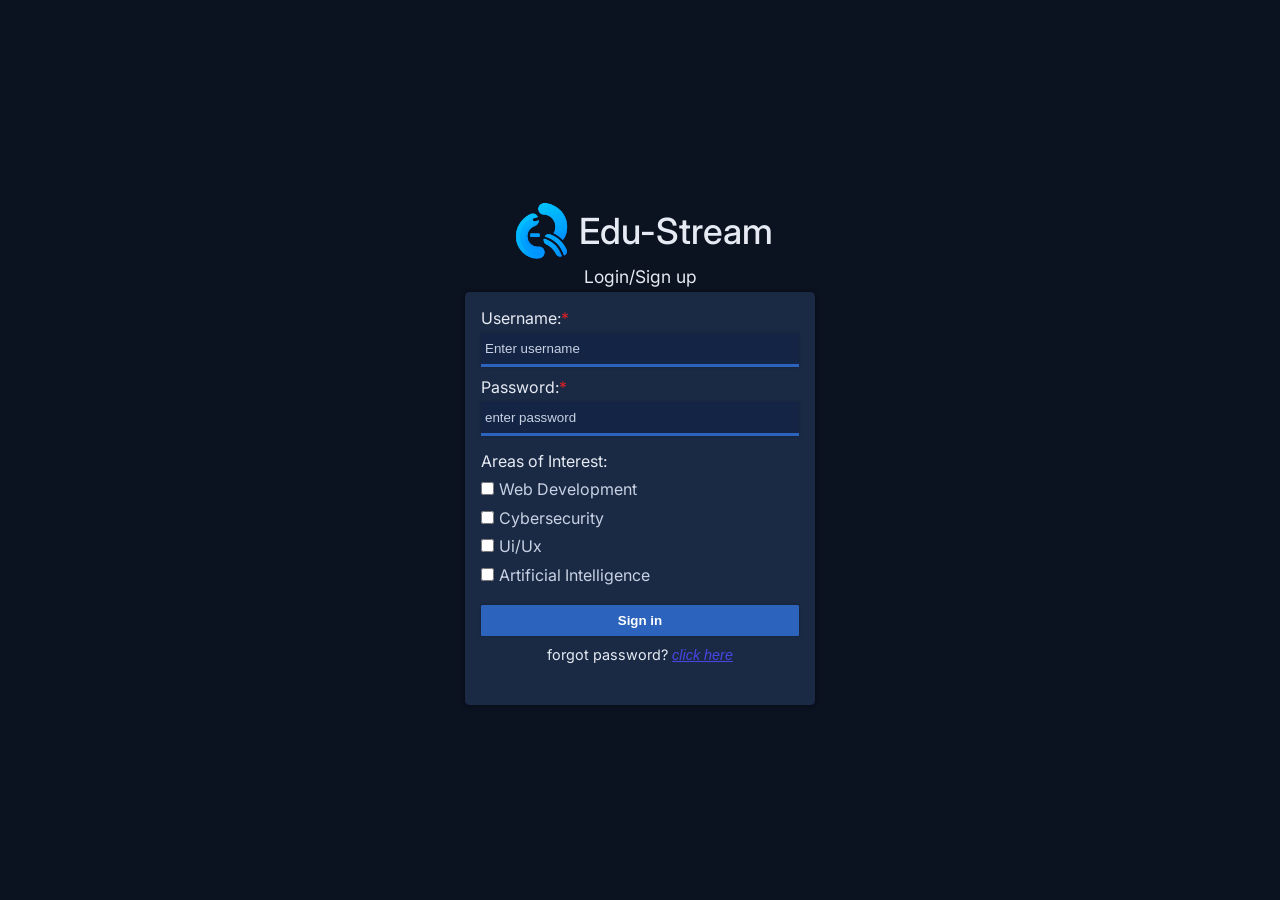
==== commit d22433dd: "have added a login page" ====
--- a/index.html
+++ b/index.html
@@ -1,323 +1,56 @@
-<!doctype html>
+<!DOCTYPE html>
 <html lang="en">
-  <head>
-    <meta charset="UTF-8" />
-    <meta name="viewport" content="width=device-width, initial-scale=1.0" />
-    <meta
-      name="description"
-      content="A LMS with curated tutorial on tech stuff"
-    />
-    
-    <link rel="icon" href="image/edu-stream-logo.png" />
-    <link rel="stylesheet" href="style/Edu-Stream.css" />
-
-    <link href="https://vjs.zencdn.net/8.10.0/video-js.css" rel="stylesheet" />
-    <script src="https://vjs.zencdn.net/8.10.0/video.min.js"></script>
-    <script src="library/videojs-youtube.js"></script>
-
-
-
-    <title>Edu-Stream</title>
-  </head>
-  <body>
-    <!--header-->
-    <header>
-      <div class="website-name">
+<head>
+  <meta charset="UTF-8">
+  <meta name="viewport" content="width=device-width, initial-scale=1.0">
+  <link rel="icon" href="image/edu-stream-logo.png">
+  <link rel="stylesheet" href="style/Edu-Stream.css">
+  <link rel="stylesheet" href="style/login.css">
+  <title>Login | Edu-Stream</title>
+</head>
+<body>
+  
+  <div class="loginWrapper">
+    <div class="login-page-title"><div class="website-name">
         <img
           class="header-icon"
           src="image/edu-stream-logo.png"
           alt="website-logo"
         />
         <p>Edu-Stream</p>
-      </div>
+      </div></div>
 
-      <div class="right-corner">
-        <div class="profile">
-          <div class="bell">
-            <img
-              class="header-icon"
-              src="SVG/notification-bell-icon.png"
-              alt="notification-bell-icon"
-            />
-            <div class="notify"></div> 
-            <div class="notifyMessage">Bookmark your favorite courses.</div>
+      <form class="login">
+        <div class="logintitle">Login/Sign up</div>
+        <div class="loginInputs">
+
+          <div class="input1">
+            <label class="Ilabel" for="name">Username:</label>
+            <input class="input inputName-js" type="text" placeholder="Enter username" name="name" required>
           </div>
-          <img
-            class="profile-icon"
-            src="image/profile-image.jpg"
-            alt="profile image"
-          />
-        </div>
 
-        <div class="burger">
-          <div class="line1"></div>
-          <div class="line2 shortWidth"></div>
-          <div class="line3"></div>
-        </div>
-      </div>
-    </header>
+          <div class="input2">
+            <label class="Ilabel" for="password">Password:</label>
+            <input class="input inputPassword-js" type="password" placeholder="enter password" name="password" required>
+          </div>
 
-    <!--Sidde bar-->
-    <div class="sidebar">
-      <a href="#">
-        <div class="sidebar-nav active">
-          <div class="sidebar-Icon">
-            <img src="SVG/home-icon.png" alt="home-icon" />
-          </div>
-          <div class="sidebar-name">Home</div>
-        </div>
-      </a>
+          <div class="techArea">
+            <label for="course">Areas of Interest:</label>
+            <p><input type="checkbox" value="Webdev" name="course">Web Development</p>
+            <p><input type="checkbox" value="Cybersecurity" name="course">Cybersecurity</p>
+            <p><input type="checkbox" value="ui_ux" name="course">Ui/Ux</p>
+            <p><input type="checkbox" value="ai" name="course">Artificial Intelligence</p>
+          </div> 
 
-      <a href="Trending-page.html">
-        <div class="sidebar-nav">
-          <div class="sidebar-Icon">
-            <img src="SVG/trending-icon.png" alt="trending-icon" />
-          </div>
-          <div class="sidebar-name">Trending</div>
-        </div>
-      </a>
+          <div class="signin signin-js"><a href=""><button>Sign in</button></a></div>
+          
+          <div class="forgot">forgot password? <span class="clickHere clickHere-js">click here</span></div>
 
-      <a href="Bookmark-page.html">
-        <div class="sidebar-nav">
-          <div class="sidebar-Icon">
-            <img src="SVG/bookmark-icon.png" alt="bookmark-icon" />
-          </div>
-          <div class="sidebar-name">Bookmark</div>
-        </div>
-      </a>
-
-      <div class="sidebar-title">Courses</div>
-
-      <a href="Webdev-page.html">
-        <div class="sidebar-nav">
-          <div class="sidebar-Icon">
-            <img
-              src="SVG/web-development-icon.png"
-              alt="web-development-icon"
-            />
-          </div>
-          <div class="sidebar-name">Web Development</div>
-        </div>
-      </a>
-
-      <a href="Cybersecurity-page.html">
-        <div class="sidebar-nav">
-          <div class="sidebar-Icon">
-            <img src="SVG/cyber-security-icon.png" alt="cyber-security-icon" />
-          </div>
-          <div class="sidebar-name">Cybersecurity</div>
-        </div>
-      </a>
-
-      <a href="Ui-ux-page.html">
-        <div class="sidebar-nav">
-          <div class="sidebar-Icon">
-            <img src="SVG/ui-ux-design-icon.png" alt="ui-ux-design-icon" />
-          </div>
-          <div class="sidebar-name">UI/UX Design</div>
-        </div>
-      </a>
-
-      <a href="AI-page.html">
-        <div class="sidebar-nav">
-          <div class="sidebar-Icon">
-            <img src="SVG/AI-icon.png" alt="AI-icon" />
-          </div>
-          <div class="sidebar-name">Artificial Intelligence</div>
-        </div>
-      </a>
-
-      <div class="sidebar-profile">
-        <img src="image/profile-image.jpg" alt="profile-image" />
-        Griffiths Aggrey
-      </div>
-    </div>
-
-    <main>
-<!--hero section-->
-      <div class="heroSection">
-        <div class="heroLeftSide">
-          <div class="leftSide-items">
-            <p class="hero-title">
-              advance web development:
-              <span style="white-space: nowrap">Full-Stack</span> masterclass
-            </p>
-            <p class="hero-subtitle">
-              Build scalable applications with edge-cutting technology
-            </p>
-            <div class="hero-buttons">
-              <div class="hero-btn1">
-                <img src="SVG/play-icon.png" alt="play-icon" />Play
-              </div>
-            </div>
-          </div>
-        </div>
-
-        <div class="heroRightSide">
-          <img src="assets/thumbnails/codingLaptop_H.png" alt="" />
-        </div>
-      </div>
-<!--continue section-->
-      <div class="cardSection">
-        <div class="sectionTitle">Continue Watching</div>
-        <div class="cardsWrapper continue-sec">
-         
+          <div class="alert"></div>
 
         </div>
-      </div>
-<!--Popular in web dev section-->
-      <div class="cardSection">
-        <div class="sectionTitle">Popular in Web Development</div>
-        <div class="cardsWrapper webdev-sec">
-          
-        </div>
-      </div>
-<!--Popular in Cybersecurity-->
-      <div class="cardSection">
-        <div class="sectionTitle">Popular in Cybersecurity</div>
-        <div class="cardsWrapper cybersecurity-sec">
-
-        </div>
-      </div>
-<!--Tech advancement sec-->
-      <div class="cardSection">
-        <div class="sectionTitle">Technology Advancement</div>
-        <div class="cardsWrapper techadvancement-sec">
-            <div class="card">
-            <div class="cardUpper">
-              <div class="thumbnailContainer">
-                <img
-                  src="assets/thumbnails/thumbnail-card.jpeg"
-                  alt="thumbnail-card"
-                />
-              </div>
-              <div title="learn and master web ddev hhvvhvhjdhjhjgh" class="cardTitle">Learn React masterclass</div>
-            </div>
-
-            <div class="cardMiddle">
-              <div class="cardDescription">
-                React is a javascript framework that ease your work.
-              </div>
-              <div class="cardButtons">
-                <div class="cardBtn1">
-                  <img src="SVG/play-icon.png" alt="play-icon" />
-                  <p>Watch</p>
-                </div>
-                <div class="cardBtn2">
-                  <img
-                    src="SVG/bookmark-outline-icon.png"
-                    alt="bookmark-outline-icon"
-                  />
-                  <p>Bookmark</p>
-                </div>
-              </div>
-            </div>
-
-            <div class="cardBottom">
-              <div class="progressBar">
-                <div class="progress"></div>
-              </div>
-              <div class="progressPercentage">50%</div>
-            </div>
-          </div>
-
-            <div class="card">
-            <div class="cardUpper">
-              <div class="thumbnailContainer">
-                <img
-                  src="assets/thumbnails/thumbnail-card.jpeg"
-                  alt="thumbnail-card"
-                />
-              </div>
-              <div title="learn and master web ddev hhvvhvhjdhjhjgh" class="cardTitle">Learn React masterclass</div>
-            </div>
-
-            <div class="cardMiddle">
-              <div class="cardDescription">
-                React is a javascript framework that ease your work.
-              </div>
-              <div class="cardButtons">
-                <div class="cardBtn1">
-                  <img src="SVG/play-icon.png" alt="play-icon" />
-                  <p>Watch</p>
-                </div>
-                <div class="cardBtn2">
-                  <img
-                    src="SVG/bookmark-outline-icon.png"
-                    alt="bookmark-outline-icon"
-                  />
-                  <p>Bookmark</p>
-                </div>
-              </div>
-            </div>
-
-            <div class="cardBottom">
-              <div class="progressBar">
-                <div class="progress"></div>
-              </div>
-              <div class="progressPercentage">50%</div>
-            </div>
-          </div>
-        </div>
-      </div>
-
-
-     
-
-    <div id="videoModal" class="modal-overlay">
-        <div class="modal-content">
-            <div class="close-modal" onclick="closeModal()">
-                <img src="SVG/close-icon.png" alt="close-icon" /> </div>
-
-            <div class="video-container">
-                <video 
-                    id="edu-stream-player" 
-                    class="video-js vjs-big-play-centered vjs-theme-city" 
-                    controls 
-                    preload="auto"
-                >
-                    <p class="vjs-no-js">
-                        To view this video please enable JavaScript, and consider upgrading to a web browser that supports HTML5 video.
-                    </p>
-                </video>
-            </div>
-        </div>
-    </div>
-
-
-    </main>
-
-    <footer>
-
-      <div class="left">
-        <div class="footer-logo">
-          <img src="image/edu-stream-logo.png" alt="edu-stream-logo">
-          <div class="edu">Edu-Stream</div>
-        </div>
-        <div class="logo-text1">Unlock your potential with best learning experience</div>
-        <div class="logo-text2">&copy;2026 Edu-Stream | All Right Served</div>
-      </div>
-
-      <div class="right">
-        <div class="rightTitle">Connect</div>
-        <div class="footerIcons">
-          <a href=""><img src="SVG/linkedin-icon.png" alt="linkedin-icon"></a>
-          <a href=""><img src="SVG/github-icon.png" alt="github-icon"></a>
-          <a href=""><img src="SVG/x-icon.png" alt="x-icon"></a>
-        </div>
-        <div class="joinUs">
-          <div class="joinTitle">Join our channel</div>
-          <div class="joininputs">
-            <a href="https://whatsapp.com/channel/0029Vb7LsOj8kyyFgAiAuR1O"><button>Join Us</button></a>
-          </div>
-        </div>
-      </div>
-    </footer>
-
-    <script type="module" src="script/Edu-Stream.js"></script>
-    <script src="script/render.js"></script>
-  </body>
-</html>
-
-
-            +      </form>
+  </div>
+  <script src="script/login.js"></script>
+</body>
+</html>
--- a/style/Edu-Stream.css
+++ b/style/Edu-Stream.css
@@ -714,6 +714,10 @@
  font-size: calc(0.8rem + 0.8vw);
 }
 
+.watched-top img{
+  width: 35px;
+}
+
 .watched-top span{
   width: 30px;
 }
@@ -823,6 +827,13 @@
 .most-trending-rating{
   font-size:clamp(1rem , 0.7vw + 0.6rem , 1rem);
   color: var(--secondary-body-text);
+  display: flex;
+  align-items: center;
+  gap: 4px;
+}
+
+.most-trending-rating img{
+  width: 27px;
 }
 
 .most-trending-bottom{
@@ -851,6 +862,7 @@
 .most-trending-bottom-right{
   margin-right: 1rem;
 }
+
 .most-trending-bottom-right button{
   padding:0.5rem 0.4rem;
   border: none;
@@ -1679,9 +1691,11 @@
 }
 
 .secProjectswrapper{
+  width: 100%;
   display: grid;
-  grid-template-columns: repeat(auto-fit, minmax(250px, 1fr));
+  grid-template-columns: repeat(auto-fill, minmax(250px, 1fr));
   gap: 15px;
+  margin: 0 auto;
 }
 
 @media (max-width:750px){
@@ -1694,7 +1708,8 @@
 
 .notifyMessage{
   position: absolute;
-  width: 100px;
+  width: 120px;
+  padding: 5px;
   right: 17px;
   top: 23px;
   text-align: center;
--- a/style/login.css
+++ b/style/login.css
@@ -0,0 +1,160 @@
+@import url('https://fonts.googleapis.com/css2?family=Inter:ital,opsz,wght@0,14..32,100..900;1,14..32,100..900&family=JetBrains+Mono:ital,wght@0,100..800;1,100..800&family=Montserrat:ital,wght@0,100..900;1,100..900&family=Poppins:ital,wght@0,100;0,200;0,300;0,400;0,500;0,600;0,700;0,800;0,900;1,100;1,200;1,300;1,400;1,500;1,600;1,700;1,800;1,900&display=swap');
+
+body{
+  display: flex;
+  flex-direction: column;
+  align-items: center;
+  justify-content: center;
+}
+
+.login-page-title img{
+    width: 70px;
+}
+.login-page-title p{
+  font-size: clamp(1.5rem, 1vw + 1.45rem , 2.7rem);
+}
+
+.loginWrapper{
+  width: 100%;
+  display: flex;
+  flex-direction: column;
+  align-items: center;
+  justify-content: center;
+}
+
+.login{
+   margin: 0 auto;
+   max-width: 350px;
+   width: 85%; 
+}
+
+.logintitle{
+  text-align: center;
+  font-size: clamp(0.8rem, 0.55vw + 0.65rem, 1.3rem);
+}
+
+.loginInputs{
+  background-color: #1a2a45;
+  box-shadow: 0 0 4px #0000008e;
+  border-radius: 4.5px;
+  padding: 1rem;
+  display: flex;
+  flex-direction: column;
+  gap: 10px;
+  width: 100%;
+  margin-top: 5px;
+}
+
+.input1,.input2{
+  width: 100%;
+  display: flex;
+  flex-direction: column;
+  gap: 5px;
+}
+
+.input1 input, .input2 input{
+  padding: 8px 4px;
+  border: none; 
+  border-bottom: 3px solid #2c63bd;
+  outline: none;
+  border-top-left-radius: 1.5px;
+  border-top-right-radius: 1.5px;
+  cursor: pointer;
+
+}
+
+.input{
+    background-color: #132445;
+    backdrop-filter: blur(40deg);
+    color: #c9d1e3;
+    box-shadow: 0 0 3px #0000004f;
+   
+}
+
+label{
+  font-size: clamp(0.6rem, 0.6vw + 0.65, 1.3rem);
+  color: #e6eaf2;
+  
+}
+
+.Ilabel{
+   position: relative;
+}
+
+.Ilabel::after{
+  content: '*';
+  position: absolute;
+  color: #ff2020d8;
+}
+
+.input2{
+  margin-bottom: 5px;
+}
+
+::placeholder{
+  color: #c9d1e3;
+}
+
+.input1 input:focus, .input2 input:focus{
+  outline: none;
+  border-bottom: 3px solid #2c63bd;
+}
+
+.techArea{
+  display: flex;
+  flex-direction: column;
+  gap: 8.5px;
+  
+}
+
+.techArea p{
+  font-size: clamp(0.80rem, 0.40vw + 0.55, 0.95rem);
+  color: #c9d1e3;
+}
+
+.techArea input{
+  margin-right: 5px;
+}
+
+.signin {
+  width: 100%;
+  margin-top: 10px;
+}
+
+.signin button{
+  width: 100%;
+  padding:8px 0 ;
+  outline: none;
+  border: none;
+  box-shadow: 0 0 3px #0000004f;
+  color: #fff;
+  font-weight: 700;
+  border-radius: 1.5px;
+  background-color:  #2c63bd;
+  backdrop-filter: blur(40deg);
+}
+
+.signin button:hover{
+  background-color: #2d5dab;
+}
+
+.forgot{
+  font-size: 0.9rem;
+  margin: 0 auto;
+}
+
+.clickHere{
+  text-decoration: underline;
+  cursor: pointer;
+   color: #4747e6;
+   font-style: italic;
+}
+
+
+.alert{
+  font-size: 0.7rem;
+  color: red;
+  margin: 0 auto;
+  height: 16px;
+  transition: all 1s;
+}
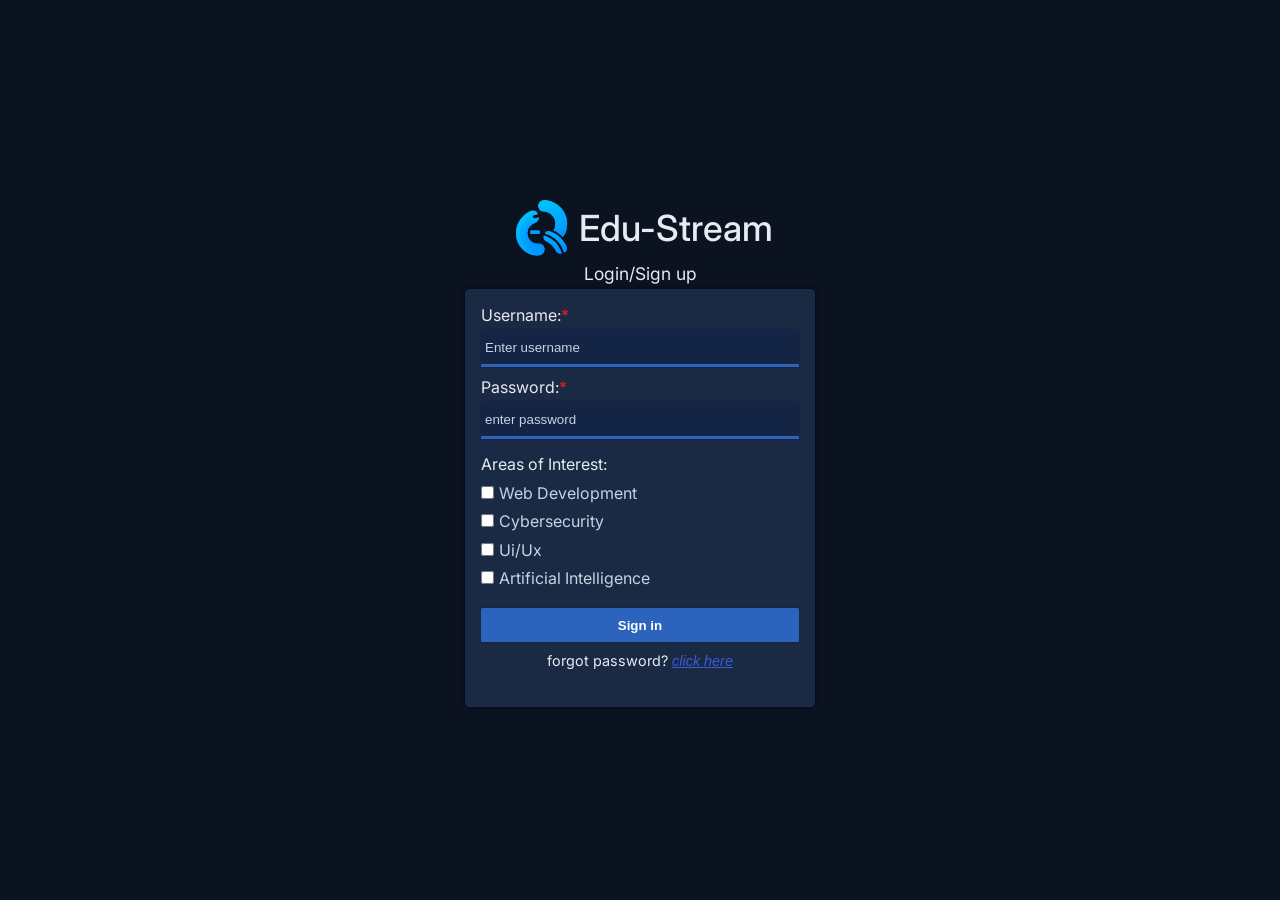
==== commit 6056a476: "login logic fix" ====
--- a/index.html
+++ b/index.html
@@ -9,6 +9,8 @@
   <title>Login | Edu-Stream</title>
 </head>
 <body>
+
+  <div class="loginMessage">Enter new username and password</div>
   
   <div class="loginWrapper">
     <div class="login-page-title"><div class="website-name">
--- a/style/login.css
+++ b/style/login.css
@@ -53,7 +53,7 @@
 }
 
 .input1 input, .input2 input{
-  padding: 8px 4px;
+  padding: 9.5px 4px;
   border: none; 
   border-bottom: 3px solid #2c63bd;
   outline: none;
@@ -123,7 +123,7 @@
 
 .signin button{
   width: 100%;
-  padding:8px 0 ;
+  padding:9.5px 0 ;
   outline: none;
   border: none;
   box-shadow: 0 0 3px #0000004f;
@@ -132,10 +132,13 @@
   border-radius: 1.5px;
   background-color:  #2c63bd;
   backdrop-filter: blur(40deg);
+  cursor: pointer;
+  transition: background-color 0.4s ;
 }
 
 .signin button:hover{
   background-color: #2d5dab;
+  transform: translateY(-1.5px);
 }
 
 .forgot{
@@ -146,15 +149,39 @@
 .clickHere{
   text-decoration: underline;
   cursor: pointer;
-   color: #4747e6;
+   color: #3d5adb;
    font-style: italic;
 }
 
+.clickHere:hover{
+  color: #1e64d5;
+}
 
 .alert{
   font-size: 0.7rem;
   color: red;
   margin: 0 auto;
-  height: 16px;
+  height: 12px;
   transition: all 1s;
+}
+
+.loginMessage{
+  position: absolute;
+  right: 50px;
+  top: 40px;
+  background-color: #132445;
+  border-bottom: 3.4px solid #12d25f;
+  transition: all 0.65s;
+  font-size: 0.9rem;
+  text-transform: lowercase;
+  max-height: 0;
+  overflow: hidden;
+  opacity: 0;
+}
+
+@media (max-width:650px){
+  .loginMessage{
+  right: 29px;
+  top: 35px;
+}
 }
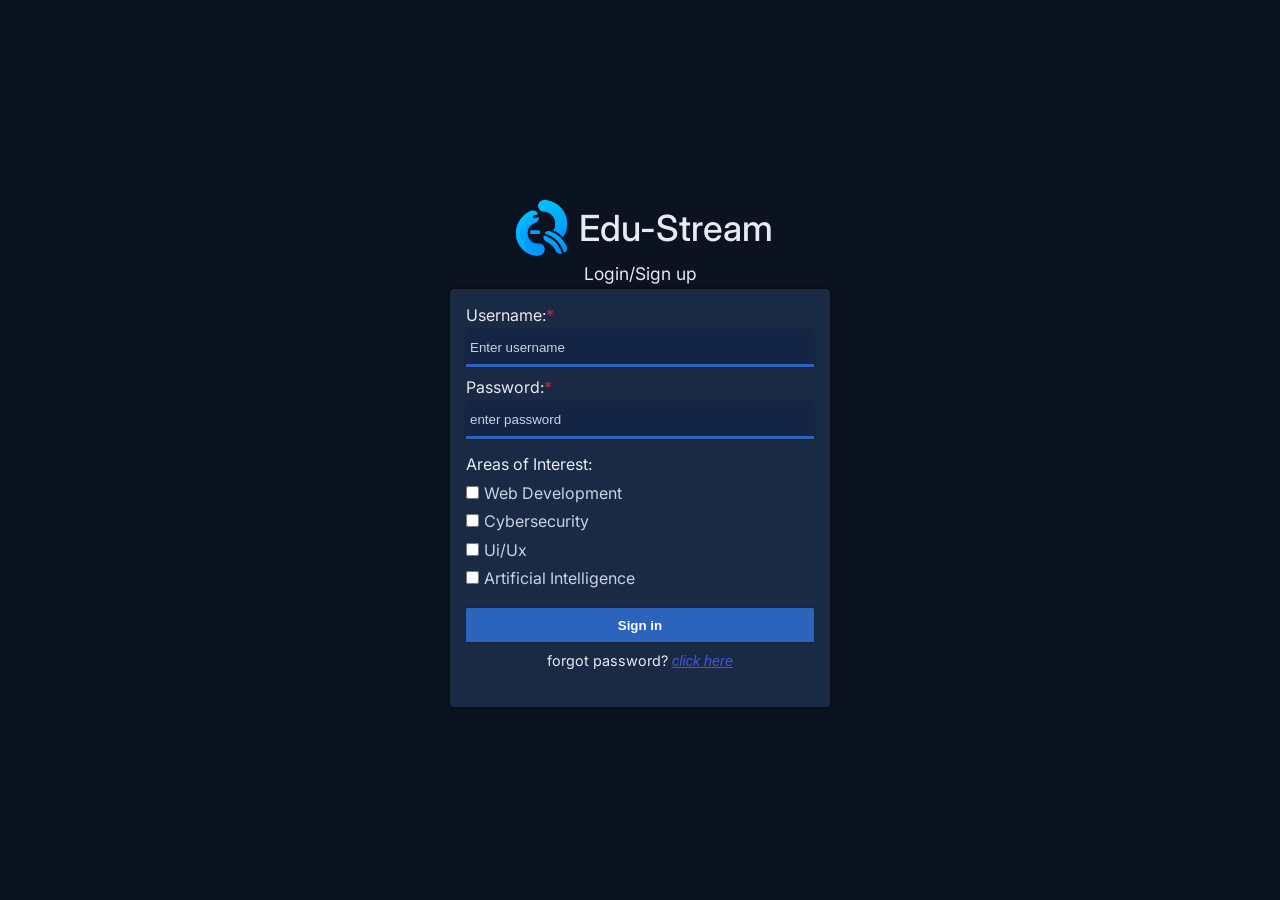
==== commit db742325: "css fix" ====
--- a/index.html
+++ b/index.html
@@ -44,7 +44,7 @@
             <p><input type="checkbox" value="ai" name="course">Artificial Intelligence</p>
           </div> 
 
-          <div class="signin signin-js"><a href=""><button>Sign in</button></a></div>
+          <div class="signin signin-js"><button>Sign in</button></div>
           
           <div class="forgot">forgot password? <span class="clickHere clickHere-js">click here</span></div>
 
--- a/style/Edu-Stream.css
+++ b/style/Edu-Stream.css
@@ -869,6 +869,13 @@
   border-radius: 5px;
   background-color: var(--primary-hover);
   color: var(--main-text-headings);
+  cursor: pointer;
+  transition:  background-color 0.25s;
+}
+
+.most-trending-bottom-right button:hover{
+  transform: translateY(-1.4px);
+  background-color: var(--dark-accent);
 }
 
 /*========
--- a/style/login.css
+++ b/style/login.css
@@ -5,6 +5,7 @@
   flex-direction: column;
   align-items: center;
   justify-content: center;
+  font-family: 'montserrat' sans-serif;
 }
 
 .login-page-title img{
@@ -24,7 +25,7 @@
 
 .login{
    margin: 0 auto;
-   max-width: 350px;
+   max-width: 380px;
    width: 85%; 
 }
 
@@ -74,7 +75,6 @@
 label{
   font-size: clamp(0.6rem, 0.6vw + 0.65, 1.3rem);
   color: #e6eaf2;
-  
 }
 
 .Ilabel{
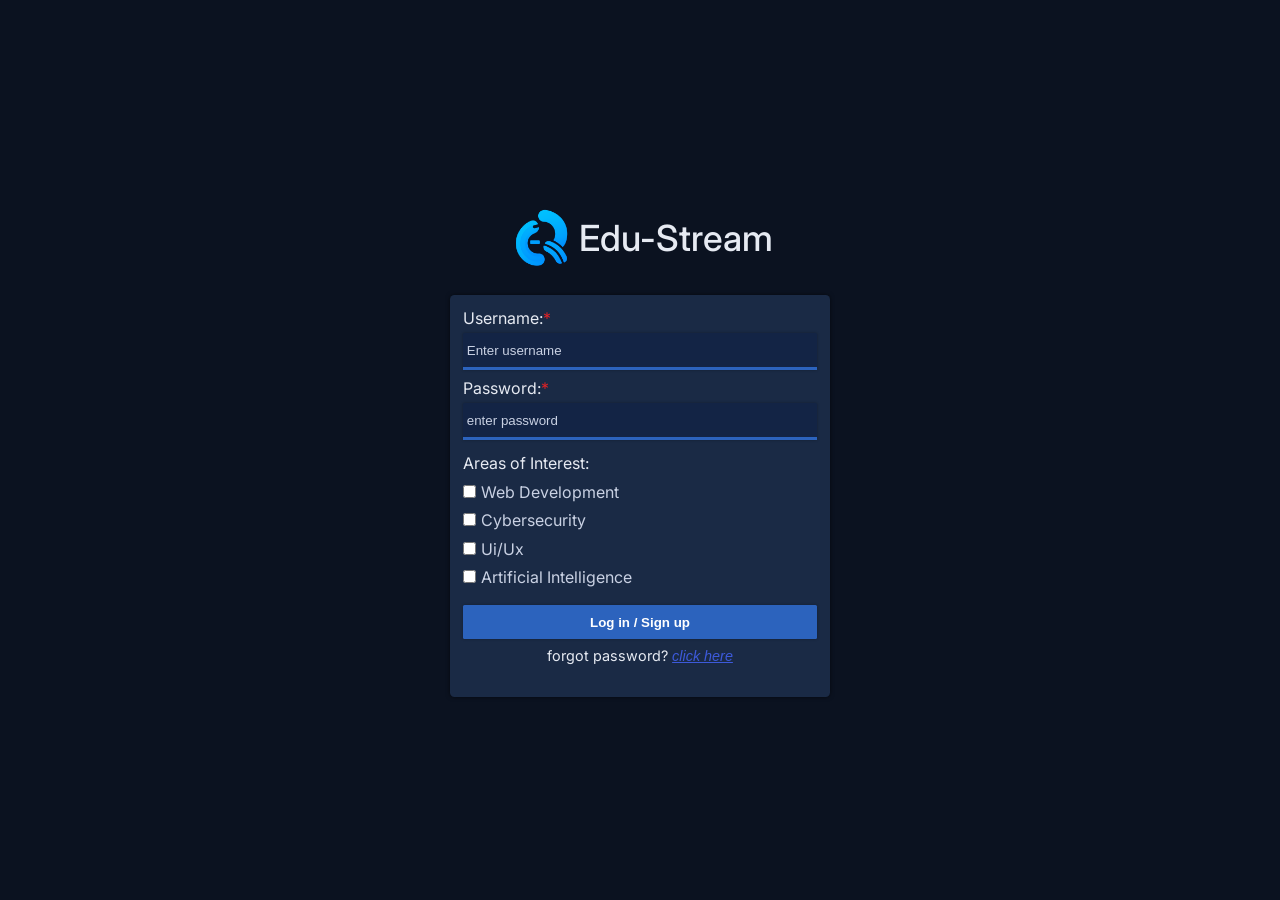
==== commit 584056d7: "css fix" ====
--- a/index.html
+++ b/index.html
@@ -13,7 +13,7 @@
   <div class="loginMessage">Enter new username and password</div>
   
   <div class="loginWrapper">
-    <div class="login-page-title"><div class="website-name">
+    <div class="login-page-title loginLogo"><div class="website-name">
         <img
           class="header-icon"
           src="image/edu-stream-logo.png"
@@ -23,7 +23,6 @@
       </div></div>
 
       <form class="login">
-        <div class="logintitle">Login/Sign up</div>
         <div class="loginInputs">
 
           <div class="input1">
@@ -44,7 +43,7 @@
             <p><input type="checkbox" value="ai" name="course">Artificial Intelligence</p>
           </div> 
 
-          <div class="signin signin-js"><button>Sign in</button></div>
+          <div class="signin signin-js"><button>Log in / Sign up</button></div>
           
           <div class="forgot">forgot password? <span class="clickHere clickHere-js">click here</span></div>
 
--- a/style/Edu-Stream.css
+++ b/style/Edu-Stream.css
@@ -518,7 +518,7 @@
   text-align: center;
   line-height: 13.5px;
   margin-bottom: 5px;
-  font-size: clamp(0.6rem , 0.5vw + 0.5rem , 1rem);
+  font-size: clamp(0.8rem , 0.4vw + 0.5rem , 1rem);
   
 }
 
--- a/style/login.css
+++ b/style/login.css
@@ -26,24 +26,23 @@
 .login{
    margin: 0 auto;
    max-width: 380px;
-   width: 85%; 
+   width: 90%; 
 }
 
-.logintitle{
-  text-align: center;
-  font-size: clamp(0.8rem, 0.55vw + 0.65rem, 1.3rem);
+.loginLogo{
+  margin-bottom: 14px;
 }
 
 .loginInputs{
   background-color: #1a2a45;
   box-shadow: 0 0 4px #0000008e;
   border-radius: 4.5px;
-  padding: 1rem;
+  padding: 0.8rem;
   display: flex;
   flex-direction: column;
-  gap: 10px;
+  gap: 8px;
   width: 100%;
-  margin-top: 5px;
+  margin-top: 8px;
 }
 
 .input1,.input2{
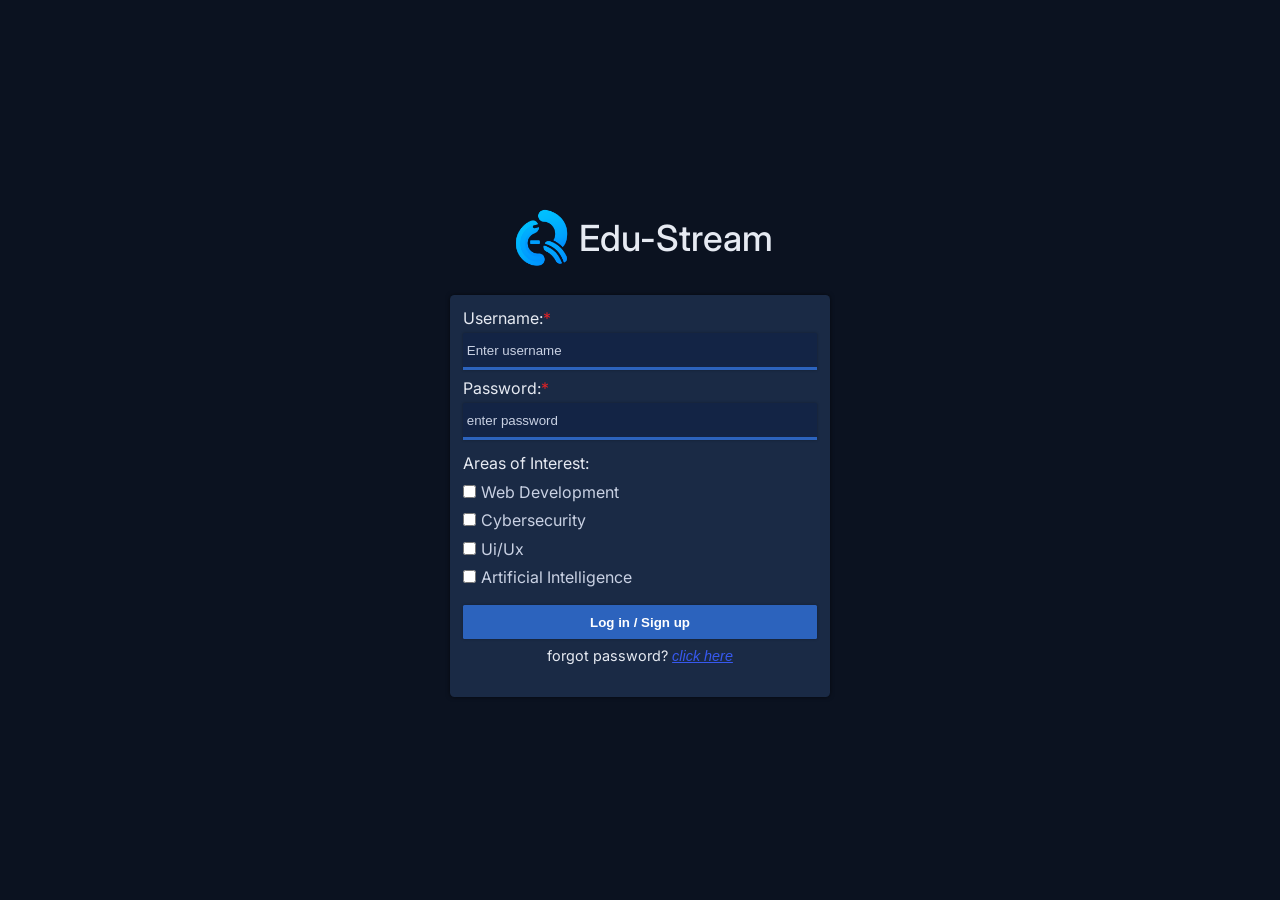
==== commit b76f9850: "meta description updated" ====
--- a/index.html
+++ b/index.html
@@ -3,6 +3,12 @@
 <head>
   <meta charset="UTF-8">
   <meta name="viewport" content="width=device-width, initial-scale=1.0">
+
+  <meta
+      name="description"
+      content="Edu-Stream, a learning management system that guides beginners in tech areas such as Web Development, UI/UX Design, Cybersecurity and Artificial Intelligence."
+    />
+
   <link rel="icon" href="image/edu-stream-logo.png">
   <link rel="stylesheet" href="style/Edu-Stream.css">
   <link rel="stylesheet" href="style/login.css">
--- a/style/Edu-Stream.css
+++ b/style/Edu-Stream.css
@@ -82,11 +82,6 @@
   display: none
 }
 
-.notify:hover{
-  color: red;
-  background-color: var(--main-text-headings);
-}
-
 .profile-icon{
   width: 36px;
   border-radius: 50%;
@@ -677,6 +672,10 @@
   TRENDING PAGE
 ********/
 
+.trendingHero-section{
+  margin-bottom: 4.5rem;
+}
+
 .trendingHero-title{
   text-transform: uppercase;
   margin-left: 10px;
@@ -693,8 +692,23 @@
   border-radius: 15px;
   position: relative;
   padding: 5px;
-  text-align: center;
-  
+  height: 150px;
+  display: flex;
+  flex-direction: column;
+  gap: 4px;
+  align-items: center;
+  justify-content: center;
+  animation: bounceIn 1s ;
+}
+
+@keyframes bounceIn{
+  from{
+    opacity: 0;
+    transform: scale(0.8);
+  }to{
+    opacity: 1;
+    transform: scale(1);
+  }
 }
 
 .trending-hero3{
@@ -712,6 +726,7 @@
   color: var(--main-text-headings);
   font-family: var(--popins-font);
  font-size: calc(0.8rem + 0.8vw);
+ margin-bottom: 7px;
 }
 
 .watched-top img{
@@ -752,10 +767,12 @@
   grid-template-columns: repeat(auto-fit , minmax(270px , 1fr));
   gap: 20px;
   margin-bottom: 25px;
+  
 }
 
 .most-trending{
-  margin: 10px 0;
+  margin-top: 10px;
+  margin-bottom: 4.5rem;
 }
 
 .most-trending-wrap{
@@ -776,6 +793,7 @@
   background-color: var(--elevatedPanel-bg);
   border-radius: 10px;
   padding: 10px;
+  animation: bounceIn 1s ;
 }
 
 .most-trending-course{
@@ -783,6 +801,7 @@
   border-radius: 10px;
   overflow: hidden;
   background: url('../assets/thumbnails/color-bg3.jpeg');
+  animation: bounceIn 1s ;
 }
 
 .most-trending-top{
@@ -889,6 +908,7 @@
   gap: 15px;
   padding: 0.5rem;
   border-radius: 5px;
+  animation: bounceIn 1s ;
 }
 
 .section-hero-title{
@@ -955,6 +975,7 @@
 border-radius: 8px;
 box-shadow:0 0 4px #00000069 ;
 overflow: hidden;
+animation: bounceIn 1s ;
 }
 
 .pt{
@@ -1118,7 +1139,7 @@
 
 .modal-content {
     position: relative;
-    width: 90%;
+    width: 87%;
     max-width: 900px;
     background: #000;
     border-radius: 12px;
@@ -1216,6 +1237,7 @@
   border: 1px solid #2e3f65;
   box-shadow: 0 8px 20px rgba(0, 0, 0, 0.25);
   gap: 16px;
+  animation: bounceIn 1s ;
 }
 
 .bookmarkHeader > div {
@@ -1355,6 +1377,7 @@
   flex-direction: column;
   justify-content: space-between;
   min-height: 210px;
+  transition: all 1s;
 }
 
 .bookmarkCourses .card:hover .bookmarkThumbnailContainer img{
--- a/style/login.css
+++ b/style/login.css
@@ -120,6 +120,7 @@
   margin-top: 10px;
 }
 
+
 .signin button{
   width: 100%;
   padding:9.5px 0 ;
@@ -148,19 +149,16 @@
 .clickHere{
   text-decoration: underline;
   cursor: pointer;
-   color: #3d5adb;
+   color: #3759f0;
    font-style: italic;
-}
-
-.clickHere:hover{
-  color: #1e64d5;
 }
 
 .alert{
   font-size: 0.7rem;
-  color: red;
+  color: #f42b2b;
   margin: 0 auto;
   height: 12px;
+  font-weight: light;
   transition: all 1s;
 }
 
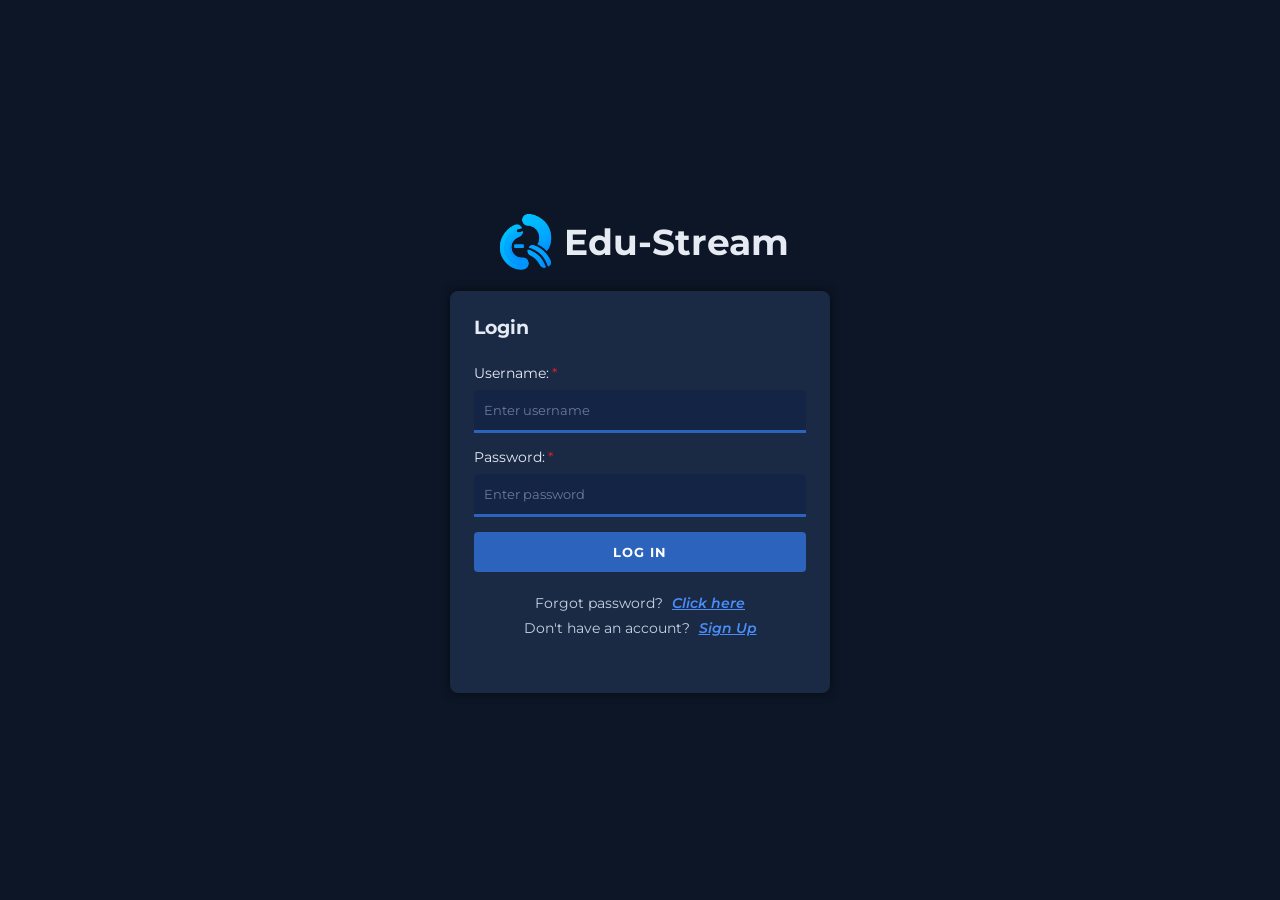
==== commit 5928b954: "fixed login/sign up logic" ====
--- a/index.html
+++ b/index.html
@@ -3,12 +3,10 @@
 <head>
   <meta charset="UTF-8">
   <meta name="viewport" content="width=device-width, initial-scale=1.0">
-
   <meta
       name="description"
       content="Edu-Stream, a learning management system that guides beginners in tech areas such as Web Development, UI/UX Design, Cybersecurity and Artificial Intelligence."
     />
-
   <link rel="icon" href="image/edu-stream-logo.png">
   <link rel="stylesheet" href="style/Edu-Stream.css">
   <link rel="stylesheet" href="style/login.css">
@@ -16,20 +14,23 @@
 </head>
 <body>
 
-  <div class="loginMessage">Enter new username and password</div>
+  <div class="loginMessage">Success!</div>
   
   <div class="loginWrapper">
-    <div class="login-page-title loginLogo"><div class="website-name">
+    <div class="login-page-title loginLogo">
+      <div class="website-name">
         <img
           class="header-icon"
           src="image/edu-stream-logo.png"
           alt="website-logo"
         />
         <p>Edu-Stream</p>
-      </div></div>
+      </div>
+    </div>
 
-      <form class="login">
+      <form class="login-form-js">
         <div class="loginInputs">
+          <h2 class="form-title-js">Login</h2>
 
           <div class="input1">
             <label class="Ilabel" for="name">Username:</label>
@@ -38,26 +39,28 @@
 
           <div class="input2">
             <label class="Ilabel" for="password">Password:</label>
-            <input class="input inputPassword-js" type="password" placeholder="enter password" name="password" required>
+            <input class="input inputPassword-js" type="password" placeholder="Enter password" name="password" required>
           </div>
 
-          <div class="techArea">
-            <label for="course">Areas of Interest:</label>
-            <p><input type="checkbox" value="Webdev" name="course">Web Development</p>
-            <p><input type="checkbox" value="Cybersecurity" name="course">Cybersecurity</p>
-            <p><input type="checkbox" value="ui_ux" name="course">Ui/Ux</p>
-            <p><input type="checkbox" value="ai" name="course">Artificial Intelligence</p>
-          </div> 
-
-          <div class="signin signin-js"><button>Log in / Sign up</button></div>
+          <div class="signin">
+            <button type="submit" class="submit-btn-js">Log In</button>
+          </div>
           
-          <div class="forgot">forgot password? <span class="clickHere clickHere-js">click here</span></div>
+          <div class="form-footer">
+            <div class="forgot">Forgot password? <span class="clickHere clickHere-js">Click here</span></div>
+            
+            <div class="signup-toggle">
+              <span class="toggle-text-js">Don't have an account?</span> 
+              <span class="toggle-link-js toggle-link">Sign Up</span>
+            </div>
+          </div>
 
           <div class="alert"></div>
 
         </div>
       </form>
   </div>
+
   <script src="script/login.js"></script>
 </body>
 </html>
--- a/style/login.css
+++ b/style/login.css
@@ -1,21 +1,21 @@
-@import url('https://fonts.googleapis.com/css2?family=Inter:ital,opsz,wght@0,14..32,100..900;1,14..32,100..900&family=JetBrains+Mono:ital,wght@0,100..800;1,100..800&family=Montserrat:ital,wght@0,100..900;1,100..900&family=Poppins:ital,wght@0,100;0,200;0,300;0,400;0,500;0,600;0,700;0,800;0,900;1,100;1,200;1,300;1,400;1,500;1,600;1,700;1,800;1,900&display=swap');
+@import url('https://fonts.googleapis.com/css2?family=Inter:wght@100..900&family=Montserrat:wght@100..900&family=Poppins:wght@100..900&display=swap');
 
-body{
+body {
   display: flex;
   flex-direction: column;
   align-items: center;
   justify-content: center;
-  font-family: 'montserrat' sans-serif;
+  font-family: 'Montserrat', sans-serif;
+  background-color: #0d1626; 
+  min-height: 100vh;
+  margin: 0;
 }
-
-.login-page-title img{
-    width: 70px;
+.form-title-js{
+   color: #e6eaf2;
+   margin-bottom: 10px; 
+   font-size: 1.2rem;
 }
-.login-page-title p{
-  font-size: clamp(1.5rem, 1vw + 1.45rem , 2.7rem);
-}
-
-.loginWrapper{
+.loginWrapper {
   width: 100%;
   display: flex;
   flex-direction: column;
@@ -23,162 +23,171 @@
   justify-content: center;
 }
 
-.login{
-   margin: 0 auto;
-   max-width: 380px;
-   width: 90%; 
-}
-
-.loginLogo{
+.login-page-title {
+  display: flex;
+  align-items: center;
+  gap: 10px;
   margin-bottom: 14px;
 }
 
-.loginInputs{
+.login-page-title img {
+  width: 70px;
+}
+
+.login-page-title p {
+  color: #e6eaf2;
+  font-size: clamp(1.5rem, 1vw + 1.45rem, 2.7rem);
+  font-weight: 700;
+  margin: 0;
+}
+
+.login-form-js {
+  margin: 0 auto;
+  max-width: 380px;
+  width: 90%;
+}
+
+.loginInputs {
   background-color: #1a2a45;
-  box-shadow: 0 0 4px #0000008e;
-  border-radius: 4.5px;
-  padding: 0.8rem;
+  box-shadow: 0 0 10px #0000008e;
+  border-radius: 8px;
+  padding: 1.5rem;
+  display: flex;
+  flex-direction: column;
+  gap: 15px;
+  width: 100%;
+}
+
+.input1, .input2 {
+  width: 100%;
   display: flex;
   flex-direction: column;
   gap: 8px;
+}
+
+.input {
+  background-color: #132445;
+  color: #c9d1e3;
+  padding: 12px 10px;
+  border: none;
+  border-bottom: 3px solid #2c63bd;
+  outline: none;
+  border-radius: 4px 4px 0 0;
+  font-family: 'Montserrat', sans-serif;
+  transition: border-color 0.3s;
+}
+
+.input:focus {
+  border-bottom: 3px solid #4a8df8;
+}
+
+label {
+  font-size: 0.9rem;
+  color: #e6eaf2;
+  position: relative;
+  display: inline-block;
+}
+
+.Ilabel::after {
+  content: '*';
+  color: #ff2020d8;
+  margin-left: 3px;
+}
+
+::placeholder {
+  color: #6c7a96;
+}
+
+.signin button {
   width: 100%;
+  padding: 12px 0;
+  outline: none;
+  border: none;
+  color: #fff;
+  font-weight: 700;
+  border-radius: 4px;
+  background-color: #2c63bd;
+  cursor: pointer;
+  transition: all 0.4s ease;
+  font-family: 'Montserrat', sans-serif;
+  text-transform: uppercase;
+  letter-spacing: 1px;
+}
+
+.signin button:hover {
+  background-color: #3a7be0;
+  transform: translateY(-2px);
+  box-shadow: 0 4px 8px rgba(0, 0, 0, 0.3);
+}
+
+.form-footer {
+  text-align: center;
+  font-size: 0.85rem;
+  display: flex; 
+  flex-direction: column; 
+  gap: 9px; 
   margin-top: 8px;
 }
 
-.input1,.input2{
-  width: 100%;
-  display: flex;
-  flex-direction: column;
-  gap: 5px;
-}
-
-.input1 input, .input2 input{
-  padding: 9.5px 4px;
-  border: none; 
-  border-bottom: 3px solid #2c63bd;
-  outline: none;
-  border-top-left-radius: 1.5px;
-  border-top-right-radius: 1.5px;
-  cursor: pointer;
-
-}
-
-.input{
-    background-color: #132445;
-    backdrop-filter: blur(40deg);
-    color: #c9d1e3;
-    box-shadow: 0 0 3px #0000004f;
-   
-}
-
-label{
-  font-size: clamp(0.6rem, 0.6vw + 0.65, 1.3rem);
-  color: #e6eaf2;
-}
-
-.Ilabel{
-   position: relative;
-}
-
-.Ilabel::after{
-  content: '*';
-  position: absolute;
-  color: #ff2020d8;
-}
-
-.input2{
-  margin-bottom: 5px;
-}
-
-::placeholder{
+.forgot, .signup-toggle {
   color: #c9d1e3;
 }
 
-.input1 input:focus, .input2 input:focus{
-  outline: none;
-  border-bottom: 3px solid #2c63bd;
+.signup-toggle{
+  color: #c9d1e3; 
+  font-size: 0.85rem; 
+  text-align: center;
 }
 
-.techArea{
-  display: flex;
-  flex-direction: column;
-  gap: 8.5px;
-  
-}
-
-.techArea p{
-  font-size: clamp(0.80rem, 0.40vw + 0.55, 0.95rem);
-  color: #c9d1e3;
-}
-
-.techArea input{
-  margin-right: 5px;
-}
-
-.signin {
-  width: 100%;
-  margin-top: 10px;
+.clickHere-js, .toggle-link-js {
+  text-decoration: underline;
+  cursor: pointer;
+  color: #4a8df8;
+  font-style: italic;
+  font-weight: 600;
+  margin-left: 5px;
 }
 
 
-.signin button{
-  width: 100%;
-  padding:9.5px 0 ;
-  outline: none;
-  border: none;
-  box-shadow: 0 0 3px #0000004f;
-  color: #fff;
-  font-weight: 700;
-  border-radius: 1.5px;
-  background-color:  #2c63bd;
-  backdrop-filter: blur(40deg);
-  cursor: pointer;
-  transition: background-color 0.4s ;
+
+.alert {
+  font-size: 0.8rem;
+  color: #f42b2b;
+  text-align: center;
+  min-height: 13px;
+  margin-top: 5px;
 }
 
-.signin button:hover{
-  background-color: #2d5dab;
-  transform: translateY(-1.5px);
-}
 
-.forgot{
+.loginMessage {
+  position: fixed;
+  top: 30px;
+  right: 30px;
+  background-color: #132445;
+  color: #12d25f;
+  border-left: 5px solid #12d25f;
+  padding: 0 15px;
   font-size: 0.9rem;
-  margin: 0 auto;
-}
-
-.clickHere{
-  text-decoration: underline;
-  cursor: pointer;
-   color: #3759f0;
-   font-style: italic;
-}
-
-.alert{
-  font-size: 0.7rem;
-  color: #f42b2b;
-  margin: 0 auto;
-  height: 12px;
-  font-weight: light;
-  transition: all 1s;
-}
-
-.loginMessage{
-  position: absolute;
-  right: 50px;
-  top: 40px;
-  background-color: #132445;
-  border-bottom: 3.4px solid #12d25f;
-  transition: all 0.65s;
-  font-size: 0.9rem;
-  text-transform: lowercase;
+  font-weight: 600;
   max-height: 0;
   overflow: hidden;
   opacity: 0;
+  transition: all 0.5s ease-in-out;
+  display: flex;
+  align-items: center;
+  box-shadow: 0 4px 12px rgba(0,0,0,0.5);
+  z-index: 100;
 }
 
-@media (max-width:650px){
-  .loginMessage{
-  right: 29px;
-  top: 35px;
+@media (max-width: 650px) {
+  .loginMessage {
+    right: 10px;
+    left: 10px;
+    top: 10px;
+    justify-content: center;
+  }
 }
-}+
+
+
+/*style="color: #2c63bd; cursor: pointer; font-weight: bold; text-decoration: underline;"
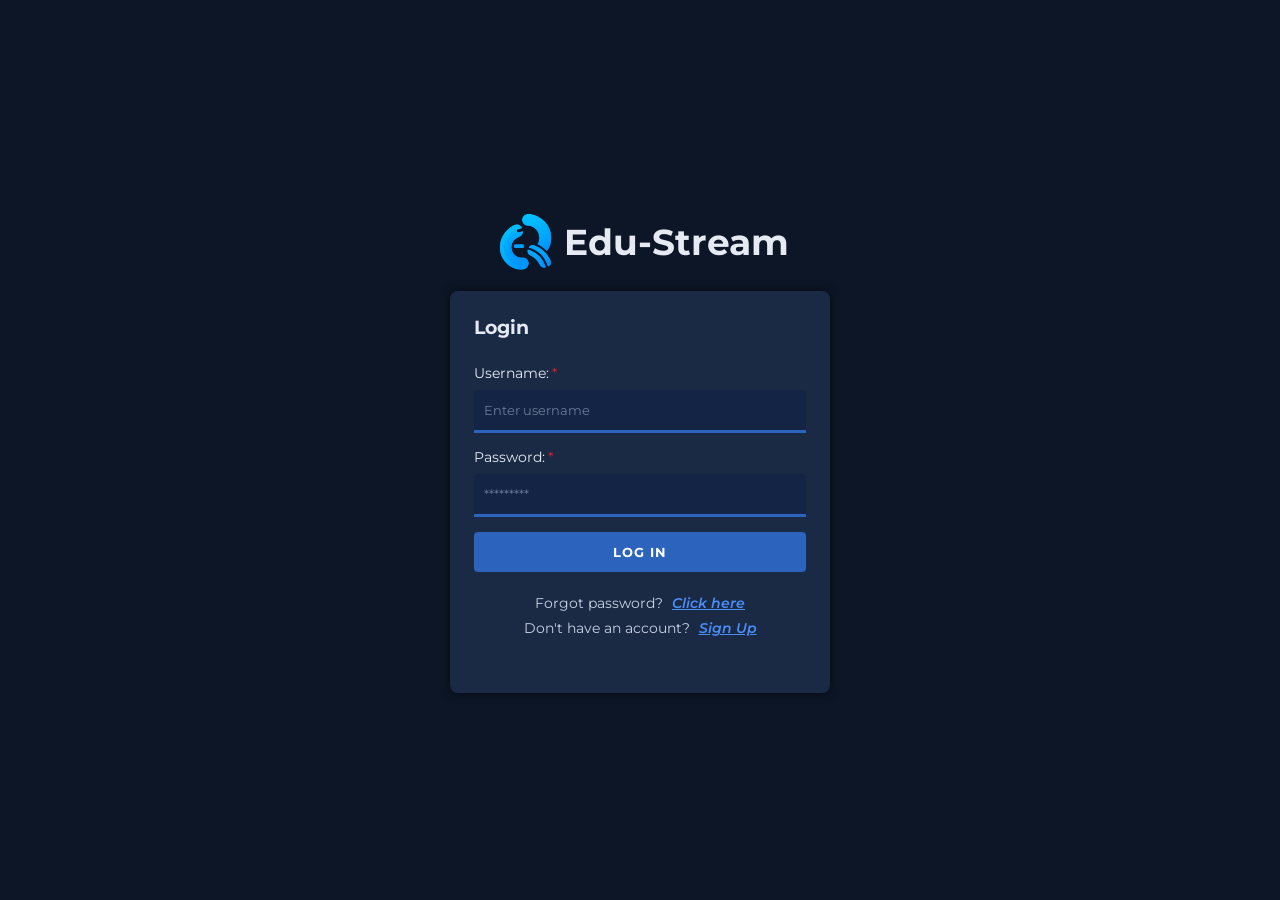
==== commit 903a40c1: "fix" ====
--- a/index.html
+++ b/index.html
@@ -39,7 +39,7 @@
 
           <div class="input2">
             <label class="Ilabel" for="password">Password:</label>
-            <input class="input inputPassword-js" type="password" placeholder="Enter password" name="password" required>
+            <input class="input inputPassword-js" type="password" placeholder="*********" name="password" required>
           </div>
 
           <div class="signin">
--- a/style/Edu-Stream.css
+++ b/style/Edu-Stream.css
@@ -165,6 +165,8 @@
   overflow: hidden;
   transition:all .2s ease-in-out;
   z-index: 999;
+  overflow-y: auto;
+  scrollbar-width: none;
 }
 
 .sidebar-title{
@@ -202,17 +204,39 @@
   text-decoration: none;
 }
 
-.sidebar-profile{
-  display: flex;
+/* .sidebar-profile */.sidebarBottom{
+  display: flex;
+  flex-direction: column;
   align-items: center;
   justify-content: center;
-  gap: 5px;
+  gap: 20px;
   position: absolute;
   bottom: 20px;
   width: 100%;
   font-size: 0.8rem;
   color: var(--primary-body-text);
 }
+
+.sidebar-profile, .logOutBtn{
+  display: flex;
+  align-items: center;
+  gap: 10px;
+} 
+
+.logOutBtn{
+  cursor: pointer;
+  padding: 4px 8px;
+  border-radius: 18px;
+  background-color: rgba(255, 255, 255, 0.046);
+  box-shadow: 0 4px 15px rgba(0, 0, 0, 0.3), inset 1px 1px rgba(255, 255, 255, 0.073) ;
+  transition: all .2s ease;
+}
+
+.logOutBtn:hover{
+  background-color: rgba(255, 255, 255, 0.126);
+}
+
+
 
 .sidebar-profile img{
   width: 23.5px;
--- a/style/login.css
+++ b/style/login.css
@@ -164,8 +164,8 @@
   top: 30px;
   right: 30px;
   background-color: #132445;
-  color: #12d25f;
-  border-left: 5px solid #12d25f;
+  color: #1cdd69;
+  border-left: 5px solid #1cdd69;
   padding: 0 15px;
   font-size: 0.9rem;
   font-weight: 600;
